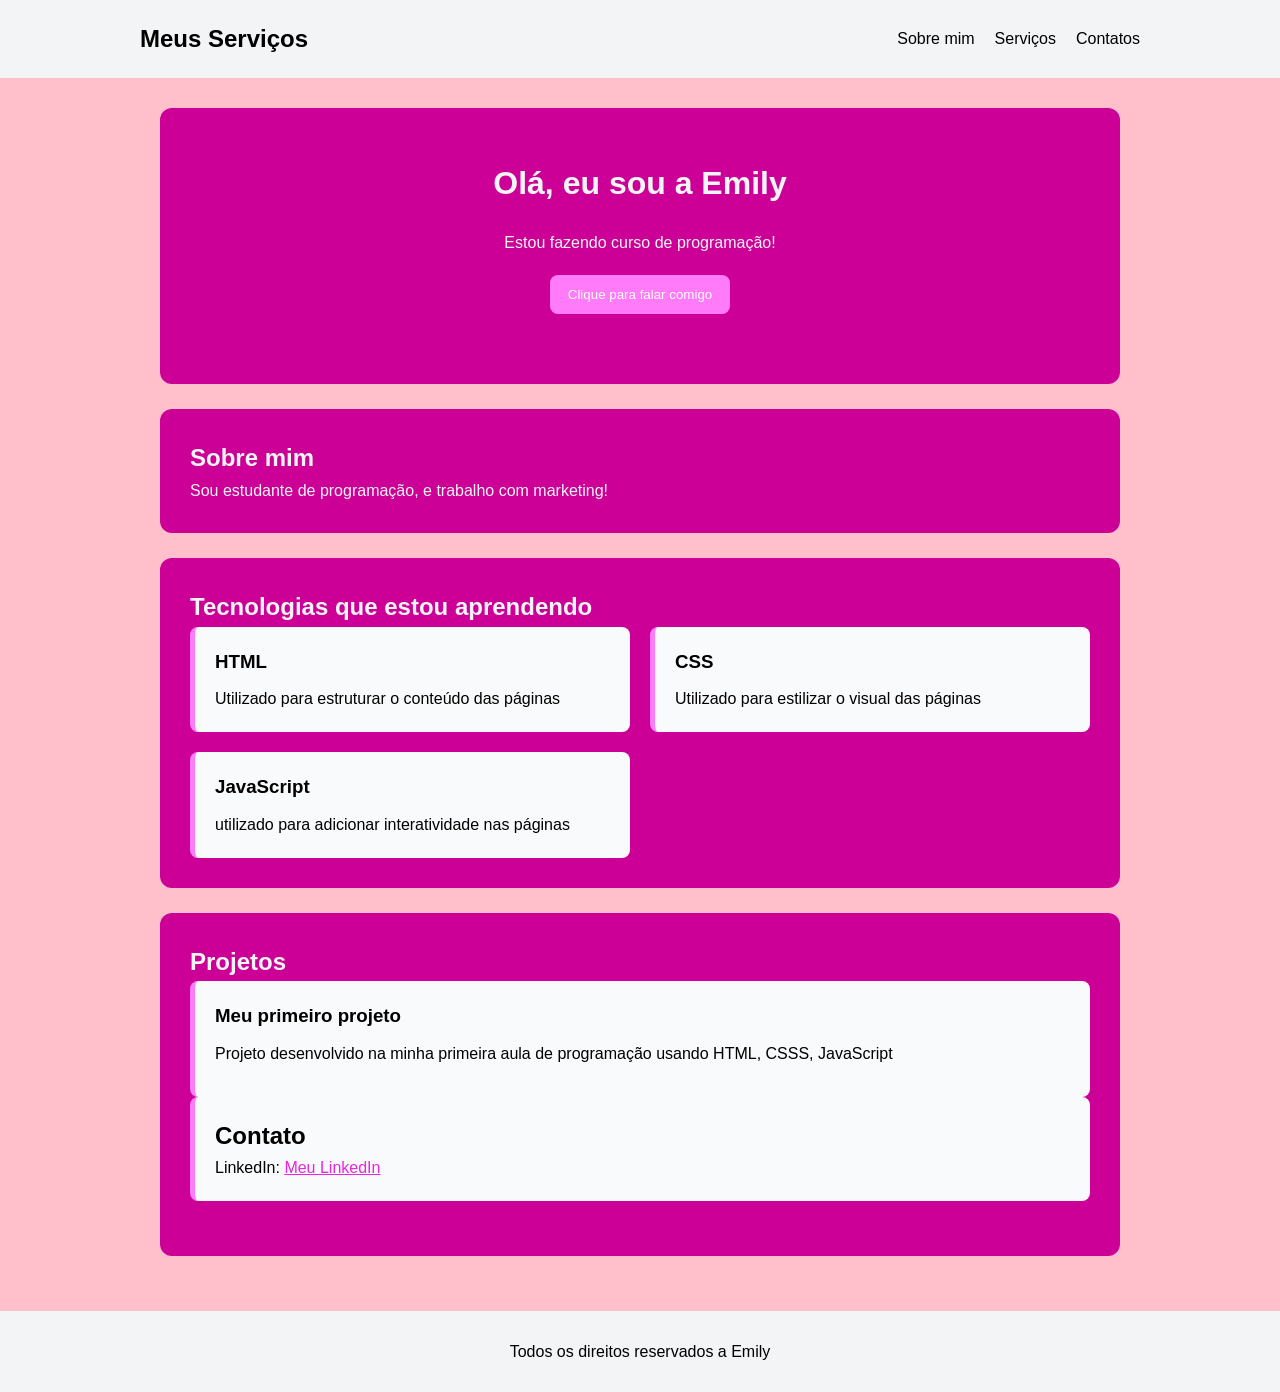
==== index.html @ df08af4c "primeira versão portfólio" ====
<!DOCTYPE html>
<html lang="pt-BR">
<head>
    <meta charset="UTF-8">
    <meta name="viewport" content="width=device-width, initial-scale=1.0">
    <title>EmilyPromaga</title>
</head>
<body>

    <header>
        <nav>
            <h1>Meus Serviços</h1>
            <ul>
                <li><a href="#sobre">Sobre mim</a></li>
                <li><a href="#tecnologias">Serviços</a></li>
                <li><a href="">Contatos</a></li>
            
            </ul>
        </nav>
        <link rel="stylesheet" href="style.css">
    </header>
    <main>
        <section class="banner">
            <h2>Olá, eu sou a Emily</h2>
            <p>Estou fazendo curso de programação!</p>
            <button 
            type="button" 
            onclick={alterarTexto()} 
            id="botaoMensagem">
            Clique para falar comigo</button>
            <p id="mensagem"></p>
        </section>        
        <section id="sobre">
            <h2>Sobre mim</h2>
            <p>Sou estudante de programação, e trabalho com marketing!</p>
        </section>
        <section id="tencologias">
            <h2>Tecnologias que estou aprendendo</h2>
            <div class="cards"> 
                <article class="card">
                    <h3>HTML</h3>
                    <p>Utilizado para estruturar o conteúdo das páginas</p>
                </article>

                <article class="card">
                    <h3>CSS</h3>
                    <p>Utilizado para estilizar o visual das páginas</p>
                </article>

                <article class="card">
                    <h3>JavaScript</h3>
                    <p>utilizado para adicionar interatividade nas páginas</p>
                </article>
            </div>

        </section>
        <section id="projetos">
            <h2>Projetos</h2>
            <article class="projeto">
                <h3>Meu primeiro projeto</h3>
                <p>Projeto desenvolvido na minha primeira aula de programação usando HTML, CSSS, JavaScript</p>
            </article>
        <Section id="contato">
                <h2>Contato</h2>
            <p>LinkedIn: <a href="https://www.linkedin.com/in/emilyamorim-1000" target="_blank">Meu LinkedIn</a></p>
        </section>
    </main>
    <footer>
        <p>Todos os direitos reservados a Emily</p>
    </footer>

    <script src="script.js"></script>
</body>
</html>
---- style.css ----
/* Reiniciando formatação */
*{
    margin: 0;
    padding: 0;
    box-sizing: border-box;
}

body{
    font-family: Arial, Helvetica, sans-serif;
    background-color:  pink;
    color:#f3f4f6;
    line-height: 1.6;
}

header{
    background-color: #f3f4f6;
    color:black;
    padding:20px
}

nav{
    max-width: 1000px;
    display: flex;
    margin: 0 auto;
    justify-content: space-between;
    align-items: center;
    flex-wrap: wrap;
}

nav.h1{
    font-size: 28px;
}

nav ul{
    list-style: none;
    display: flex;
    gap: 20px;
    flex-wrap: wrap;
}

nav a{
    color: black;
    text-decoration: none;
}

nav a:hover{
    text-decoration:underline;
}

main{
    max-width: 1000px;
    margin: 0 auto;
    padding: 30px 20px;
}

section{
    background-color: rgb(204, 0, 150);
    margin-bottom: 25px;
    padding: 30px;
    border-radius: 12px;
}

.banner{
    text-align: center;
    padding: 50px 30px;
}

.banner h2{
    font-size: 32px;
    margin-bottom: 15px;
}

.banner p {
    margin: 20px;
}

button{
    background-color: #ff7bf8; 
    color: white;
    padding: 12px 18px;
    border: none;
    border-radius: 8px;
    cursor: pointer;
}

button:hover{
    background-color: #1d4ed8;
}

.cards,
.projetos{
    display: grid;
    grid-template-columns: repeat(2,1fr);
    gap: 20px;
}

.card,
.projeto,
#contato{
    background-color: #f9fafb;
    padding: 20px;
    border-left: 5px solid #ff7bf8;
    border-radius: 8px;
    color: black;
}
.card h3,
.projeto h3,
.projeto p,
.card p
#contato{
    color: black;
    margin-bottom: 10px;
}

#contato a{
    color: #eb25e1;
    }

footer{
    text-align: center;
    background-color: #f3f4f6;
    color: black;
    padding: 28px;
}

@media (max-width: 780px){
    nav{
        flex-direction: column;
        gap: 13px;
    }

    nav ul{
        justify-content: center;
    }

    .cards{
        grid-template-columns: 1fr;
    }

    .banner h2{
        font-size: 26px;
    }
}
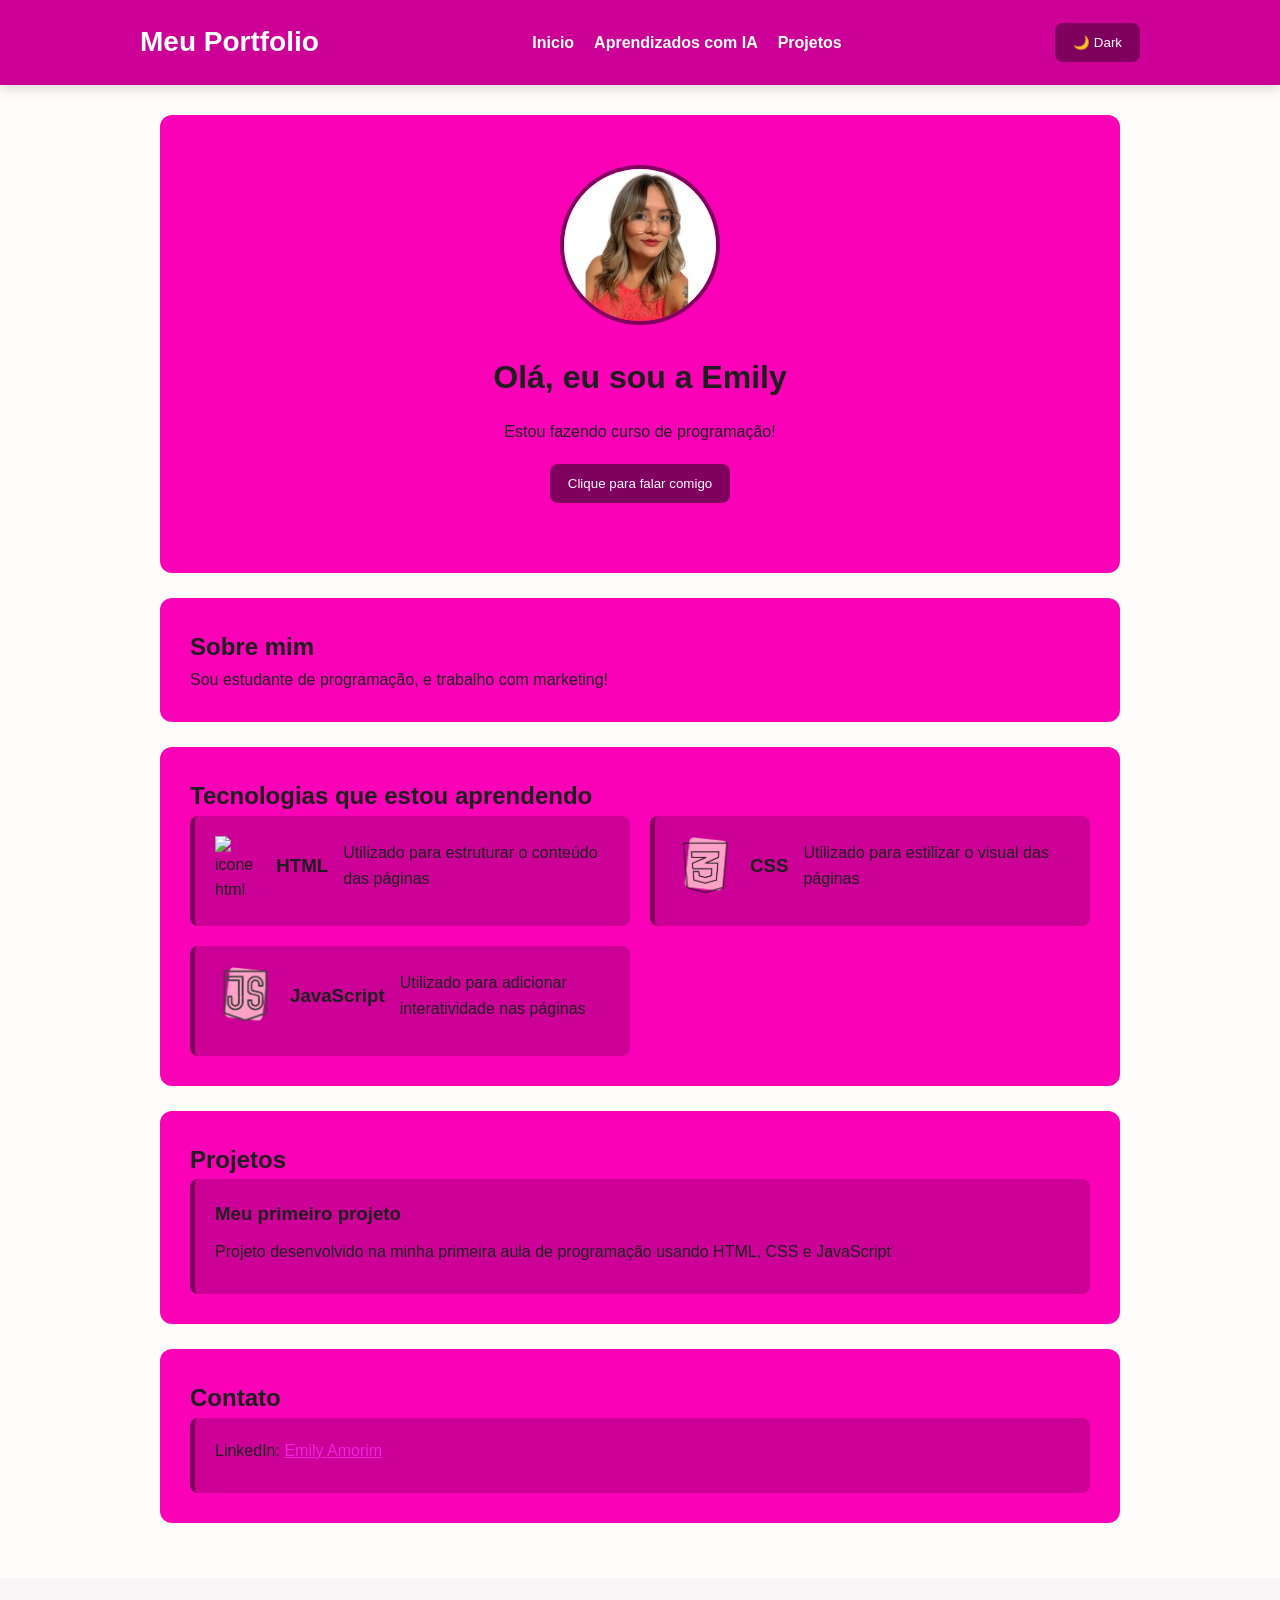
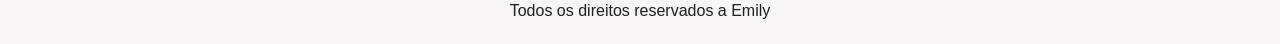
==== commit 178e74e6: "porfolio" ====
--- a/index.html
+++ b/index.html
@@ -3,68 +3,101 @@
 <head>
     <meta charset="UTF-8">
     <meta name="viewport" content="width=device-width, initial-scale=1.0">
-    <title>EmilyPromaga</title>
+    <title>EmilyPrograma</title>
+
+    <link rel="stylesheet" href="style.css">
 </head>
+
 <body>
 
     <header>
         <nav>
-            <h1>Meus Serviços</h1>
-            <ul>
-                <li><a href="#sobre">Sobre mim</a></li>
-                <li><a href="#tecnologias">Serviços</a></li>
-                <li><a href="">Contatos</a></li>
-            
+            <h1>Meu Portfolio</h1>
+             <ul>
+                <li><a href="index.html">Inicio</a></li>
+                <li><a href="aprendizados.html">Aprendizados com IA</a></li>
+                <li><a href="projetos.html">Projetos</a></li>
             </ul>
+
+            <button id="toggleTema">
+                🌙 Dark
+            </button>
         </nav>
         <link rel="stylesheet" href="style.css">
     </header>
+
     <main>
+
         <section class="banner">
+            <img class="foto-perfil" src="img/foto.jpg" alt="foto de perfil">
             <h2>Olá, eu sou a Emily</h2>
             <p>Estou fazendo curso de programação!</p>
+
             <button 
-            type="button" 
-            onclick={alterarTexto()} 
-            id="botaoMensagem">
-            Clique para falar comigo</button>
+                type="button" 
+                onclick="alterarTexto()" 
+                id="botaoMensagem">
+                Clique para falar comigo
+            </button>
+
             <p id="mensagem"></p>
-        </section>        
+        </section>
+
         <section id="sobre">
             <h2>Sobre mim</h2>
             <p>Sou estudante de programação, e trabalho com marketing!</p>
         </section>
-        <section id="tencologias">
+
+        <section id="tecnologias">
             <h2>Tecnologias que estou aprendendo</h2>
-            <div class="cards"> 
+
+            <div class="cards">
+
                 <article class="card">
+                    <img class="icone-tecnologia" src="https://cdn.iconscout.com/icon/free/png-256/free-html-logo-icon-svg-download-png-3031492.png?f=webp&w=128" alt="icone html">
                     <h3>HTML</h3>
                     <p>Utilizado para estruturar o conteúdo das páginas</p>
                 </article>
 
                 <article class="card">
+                    <img class="icone-css" src="img/css.png" alt="icone css">
                     <h3>CSS</h3>
                     <p>Utilizado para estilizar o visual das páginas</p>
                 </article>
 
                 <article class="card">
+                    <img class="icone-java" src="img/java.png" alt="icone javascript">
                     <h3>JavaScript</h3>
-                    <p>utilizado para adicionar interatividade nas páginas</p>
+                    <p>Utilizado para adicionar interatividade nas páginas</p>
                 </article>
+
             </div>
+        </section>
 
-        </section>
         <section id="projetos">
             <h2>Projetos</h2>
+
             <article class="projeto">
                 <h3>Meu primeiro projeto</h3>
-                <p>Projeto desenvolvido na minha primeira aula de programação usando HTML, CSSS, JavaScript</p>
+                <p>Projeto desenvolvido na minha primeira aula de programação usando HTML, CSS e JavaScript</p>
             </article>
-        <Section id="contato">
-                <h2>Contato</h2>
-            <p>LinkedIn: <a href="https://www.linkedin.com/in/emilyamorim-1000" target="_blank">Meu LinkedIn</a></p>
         </section>
+
+        <section id="contato">
+            <h2>Contato</h2>
+
+            <div class="card">
+                <p>
+                    LinkedIn:
+                    <a href="https://www.linkedin.com/in/emily-amorim1000" target="_blank">
+                        Emily Amorim
+                    </a>
+                </p>
+            </div>
+        </section>
+
     </main>
+
     <footer>
         <p>Todos os direitos reservados a Emily</p>
     </footer>
--- a/style.css
+++ b/style.css
@@ -1,4 +1,42 @@
 /* Reiniciando formatação */
+:root{
+
+    /* LIGHT */
+
+    --bg-principal: #FFFDFC;
+    --bg-secundario: #F8F5F7;
+    --bg-cards: #CC0096;
+
+    --texto-principal: #1E1E1E;
+    --texto-secundario: #5A5A5A;
+
+    --botao: #80005E;
+    --botao-hover: #A8007B;
+
+    --bordas: #80005E;
+    --destaque: #FA00B7;
+
+    --header-bg: #CC0096;
+    --header-texto: #FFFFFF;
+}
+.dark{
+
+    --bg-principal: #12000D;
+    --bg-secundario: #1B0014;
+    --bg-cards: #24001B;
+
+    --texto-principal: #F5F5F5;
+    --texto-secundario: #C9B8C3;
+
+    --botao: #CC0096;
+    --botao-hover: #FA00B7;
+
+    --bordas: #FA00B7;
+    --destaque: #80005E;
+
+    --header-bg: #570040;
+    --header-texto: #F5F5F5;
+}
 *{
     margin: 0;
     padding: 0;
@@ -7,15 +45,24 @@
 
 body{
     font-family: Arial, Helvetica, sans-serif;
-    background-color:  pink;
-    color:#f3f4f6;
+    background-color: var(--bg-principal);
+    color:var(--texto-principal);
     line-height: 1.6;
 }
 
 header{
-    background-color: #f3f4f6;
-    color:black;
-    padding:20px
+    background-color: var(--header-bg);
+    color: var(--header-texto);
+    padding:20px;
+    box-shadow: 0 4px 12px rgba(0,0,0,0.15);
+}
+
+.foto-perfil{
+    width: 160px;
+    height: 160px;
+    border-radius: 50%;
+    margin-bottom: 20px;
+    border: 4px solid var(--bordas);
 }
 
 nav{
@@ -27,7 +74,7 @@
     flex-wrap: wrap;
 }
 
-nav.h1{
+nav h1{
     font-size: 28px;
 }
 
@@ -39,12 +86,31 @@
 }
 
 nav a{
-    color: black;
+    position: relative;
+    color: var(--header-texto);
     text-decoration: none;
-}
-
-nav a:hover{
-    text-decoration:underline;
+    font-weight: bold;
+}
+
+nav a::after{
+    content: "";
+    position: absolute;
+    left: 0;
+    bottom: -4px;
+
+    width: 100%;
+    height: 2px;
+
+    background-color: #FFD6F5;
+
+    transform: scaleX(0);
+    transform-origin: right;
+    transition: transform 0.3s ease;
+}
+
+nav a:hover::after{
+    transform: scaleX(1);
+    transform-origin: left;
 }
 
 main{
@@ -54,7 +120,7 @@
 }
 
 section{
-    background-color: rgb(204, 0, 150);
+    background-color: var(--destaque);
     margin-bottom: 25px;
     padding: 30px;
     border-radius: 12px;
@@ -71,11 +137,11 @@
 }
 
 .banner p {
-    margin: 20px;
+    margin-bottom: 20px;
 }
 
 button{
-    background-color: #ff7bf8; 
+    background-color: var(--botao); 
     color: white;
     padding: 12px 18px;
     border: none;
@@ -84,31 +150,78 @@
 }
 
 button:hover{
-    background-color: #1d4ed8;
-}
-
-.cards,
-.projetos{
+    background-color: var(--botao-hover);
+}
+
+.icone-tecnologia{
+    width: 60px;
+    height: 60px;
+    margin-bottom: 10px;
+}
+
+.icone-css{
+    width: 60px;
+    height: 60px;
+    margin-bottom: 10px;
+}
+
+.icone-java{
+    width: 60px;
+    height: 60px;
+    margin-bottom: 10px;
+}
+
+.icone-tecnologia,
+.icone-css,
+.icone-java{
+    transition: transform 0.3s ease;
+}
+
+.icone-tecnologia:hover,
+.icone-css:hover,
+.icone-java:hover{
+    transform: scale(1.2);
+}
+
+.cards{
     display: grid;
-    grid-template-columns: repeat(2,1fr);
+    grid-template-columns: repeat(2, 1fr);
     gap: 20px;
+}
+
+.card,
+.projeto{
+    background-color: var(--bg-cards);
+    padding: 20px;
+    border-left: 5px solid var(--bordas);
+    border-radius: 8px;
+    color: var(--texto-principal);
 }
 
 .card,
 .projeto,
-#contato{
-    background-color: #f9fafb;
-    padding: 20px;
-    border-left: 5px solid #ff7bf8;
-    border-radius: 8px;
-    color: black;
-}
+    section article{
+        transition: transform 0.3s ease, box-shadow 0.3s ease;
+}
+
+.card:hover,
+.projeto:hover,
+section article:hover{
+    transform: translateY(-8px);
+    box-shadow: 0 10px 20px rgba(0,0,0,0.2);
+}
+
+.card {
+    display: flex;
+    align-items: center;
+    gap: 15px;
+}
+
 .card h3,
+.card p,
 .projeto h3,
-.projeto p,
-.card p
-#contato{
-    color: black;
+.projeto p{
+    color: var(--texto-principal);
     margin-bottom: 10px;
 }
 
@@ -118,15 +231,15 @@
 
 footer{
     text-align: center;
-    background-color: #f3f4f6;
-    color: black;
-    padding: 28px;
-}
-
-@media (max-width: 780px){
+    background-color: var(--bg-secundario);
+    color: var(--texto-principal);
+    padding: 20px;
+}
+
+@media (max-width: 700px){
     nav{
         flex-direction: column;
-        gap: 13px;
+        gap: 15px;
     }
 
     nav ul{
@@ -140,4 +253,5 @@
     .banner h2{
         font-size: 26px;
     }
+
 }
--- a/style.css
+++ b/style.css
@@ -1,4 +1,42 @@
 /* Reiniciando formatação */
+:root{
+
+    /* LIGHT */
+
+    --bg-principal: #FFFDFC;
+    --bg-secundario: #F8F5F7;
+    --bg-cards: #CC0096;
+
+    --texto-principal: #1E1E1E;
+    --texto-secundario: #5A5A5A;
+
+    --botao: #80005E;
+    --botao-hover: #A8007B;
+
+    --bordas: #80005E;
+    --destaque: #FA00B7;
+
+    --header-bg: #CC0096;
+    --header-texto: #FFFFFF;
+}
+.dark{
+
+    --bg-principal: #12000D;
+    --bg-secundario: #1B0014;
+    --bg-cards: #24001B;
+
+    --texto-principal: #F5F5F5;
+    --texto-secundario: #C9B8C3;
+
+    --botao: #CC0096;
+    --botao-hover: #FA00B7;
+
+    --bordas: #FA00B7;
+    --destaque: #80005E;
+
+    --header-bg: #570040;
+    --header-texto: #F5F5F5;
+}
 *{
     margin: 0;
     padding: 0;
@@ -7,15 +45,24 @@
 
 body{
     font-family: Arial, Helvetica, sans-serif;
-    background-color:  pink;
-    color:#f3f4f6;
+    background-color: var(--bg-principal);
+    color:var(--texto-principal);
     line-height: 1.6;
 }
 
 header{
-    background-color: #f3f4f6;
-    color:black;
-    padding:20px
+    background-color: var(--header-bg);
+    color: var(--header-texto);
+    padding:20px;
+    box-shadow: 0 4px 12px rgba(0,0,0,0.15);
+}
+
+.foto-perfil{
+    width: 160px;
+    height: 160px;
+    border-radius: 50%;
+    margin-bottom: 20px;
+    border: 4px solid var(--bordas);
 }
 
 nav{
@@ -27,7 +74,7 @@
     flex-wrap: wrap;
 }
 
-nav.h1{
+nav h1{
     font-size: 28px;
 }
 
@@ -39,12 +86,31 @@
 }
 
 nav a{
-    color: black;
+    position: relative;
+    color: var(--header-texto);
     text-decoration: none;
-}
-
-nav a:hover{
-    text-decoration:underline;
+    font-weight: bold;
+}
+
+nav a::after{
+    content: "";
+    position: absolute;
+    left: 0;
+    bottom: -4px;
+
+    width: 100%;
+    height: 2px;
+
+    background-color: #FFD6F5;
+
+    transform: scaleX(0);
+    transform-origin: right;
+    transition: transform 0.3s ease;
+}
+
+nav a:hover::after{
+    transform: scaleX(1);
+    transform-origin: left;
 }
 
 main{
@@ -54,7 +120,7 @@
 }
 
 section{
-    background-color: rgb(204, 0, 150);
+    background-color: var(--destaque);
     margin-bottom: 25px;
     padding: 30px;
     border-radius: 12px;
@@ -71,11 +137,11 @@
 }
 
 .banner p {
-    margin: 20px;
+    margin-bottom: 20px;
 }
 
 button{
-    background-color: #ff7bf8; 
+    background-color: var(--botao); 
     color: white;
     padding: 12px 18px;
     border: none;
@@ -84,31 +150,78 @@
 }
 
 button:hover{
-    background-color: #1d4ed8;
-}
-
-.cards,
-.projetos{
+    background-color: var(--botao-hover);
+}
+
+.icone-tecnologia{
+    width: 60px;
+    height: 60px;
+    margin-bottom: 10px;
+}
+
+.icone-css{
+    width: 60px;
+    height: 60px;
+    margin-bottom: 10px;
+}
+
+.icone-java{
+    width: 60px;
+    height: 60px;
+    margin-bottom: 10px;
+}
+
+.icone-tecnologia,
+.icone-css,
+.icone-java{
+    transition: transform 0.3s ease;
+}
+
+.icone-tecnologia:hover,
+.icone-css:hover,
+.icone-java:hover{
+    transform: scale(1.2);
+}
+
+.cards{
     display: grid;
-    grid-template-columns: repeat(2,1fr);
+    grid-template-columns: repeat(2, 1fr);
     gap: 20px;
+}
+
+.card,
+.projeto{
+    background-color: var(--bg-cards);
+    padding: 20px;
+    border-left: 5px solid var(--bordas);
+    border-radius: 8px;
+    color: var(--texto-principal);
 }
 
 .card,
 .projeto,
-#contato{
-    background-color: #f9fafb;
-    padding: 20px;
-    border-left: 5px solid #ff7bf8;
-    border-radius: 8px;
-    color: black;
-}
+    section article{
+        transition: transform 0.3s ease, box-shadow 0.3s ease;
+}
+
+.card:hover,
+.projeto:hover,
+section article:hover{
+    transform: translateY(-8px);
+    box-shadow: 0 10px 20px rgba(0,0,0,0.2);
+}
+
+.card {
+    display: flex;
+    align-items: center;
+    gap: 15px;
+}
+
 .card h3,
+.card p,
 .projeto h3,
-.projeto p,
-.card p
-#contato{
-    color: black;
+.projeto p{
+    color: var(--texto-principal);
     margin-bottom: 10px;
 }
 
@@ -118,15 +231,15 @@
 
 footer{
     text-align: center;
-    background-color: #f3f4f6;
-    color: black;
-    padding: 28px;
-}
-
-@media (max-width: 780px){
+    background-color: var(--bg-secundario);
+    color: var(--texto-principal);
+    padding: 20px;
+}
+
+@media (max-width: 700px){
     nav{
         flex-direction: column;
-        gap: 13px;
+        gap: 15px;
     }
 
     nav ul{
@@ -140,4 +253,5 @@
     .banner h2{
         font-size: 26px;
     }
+
 }
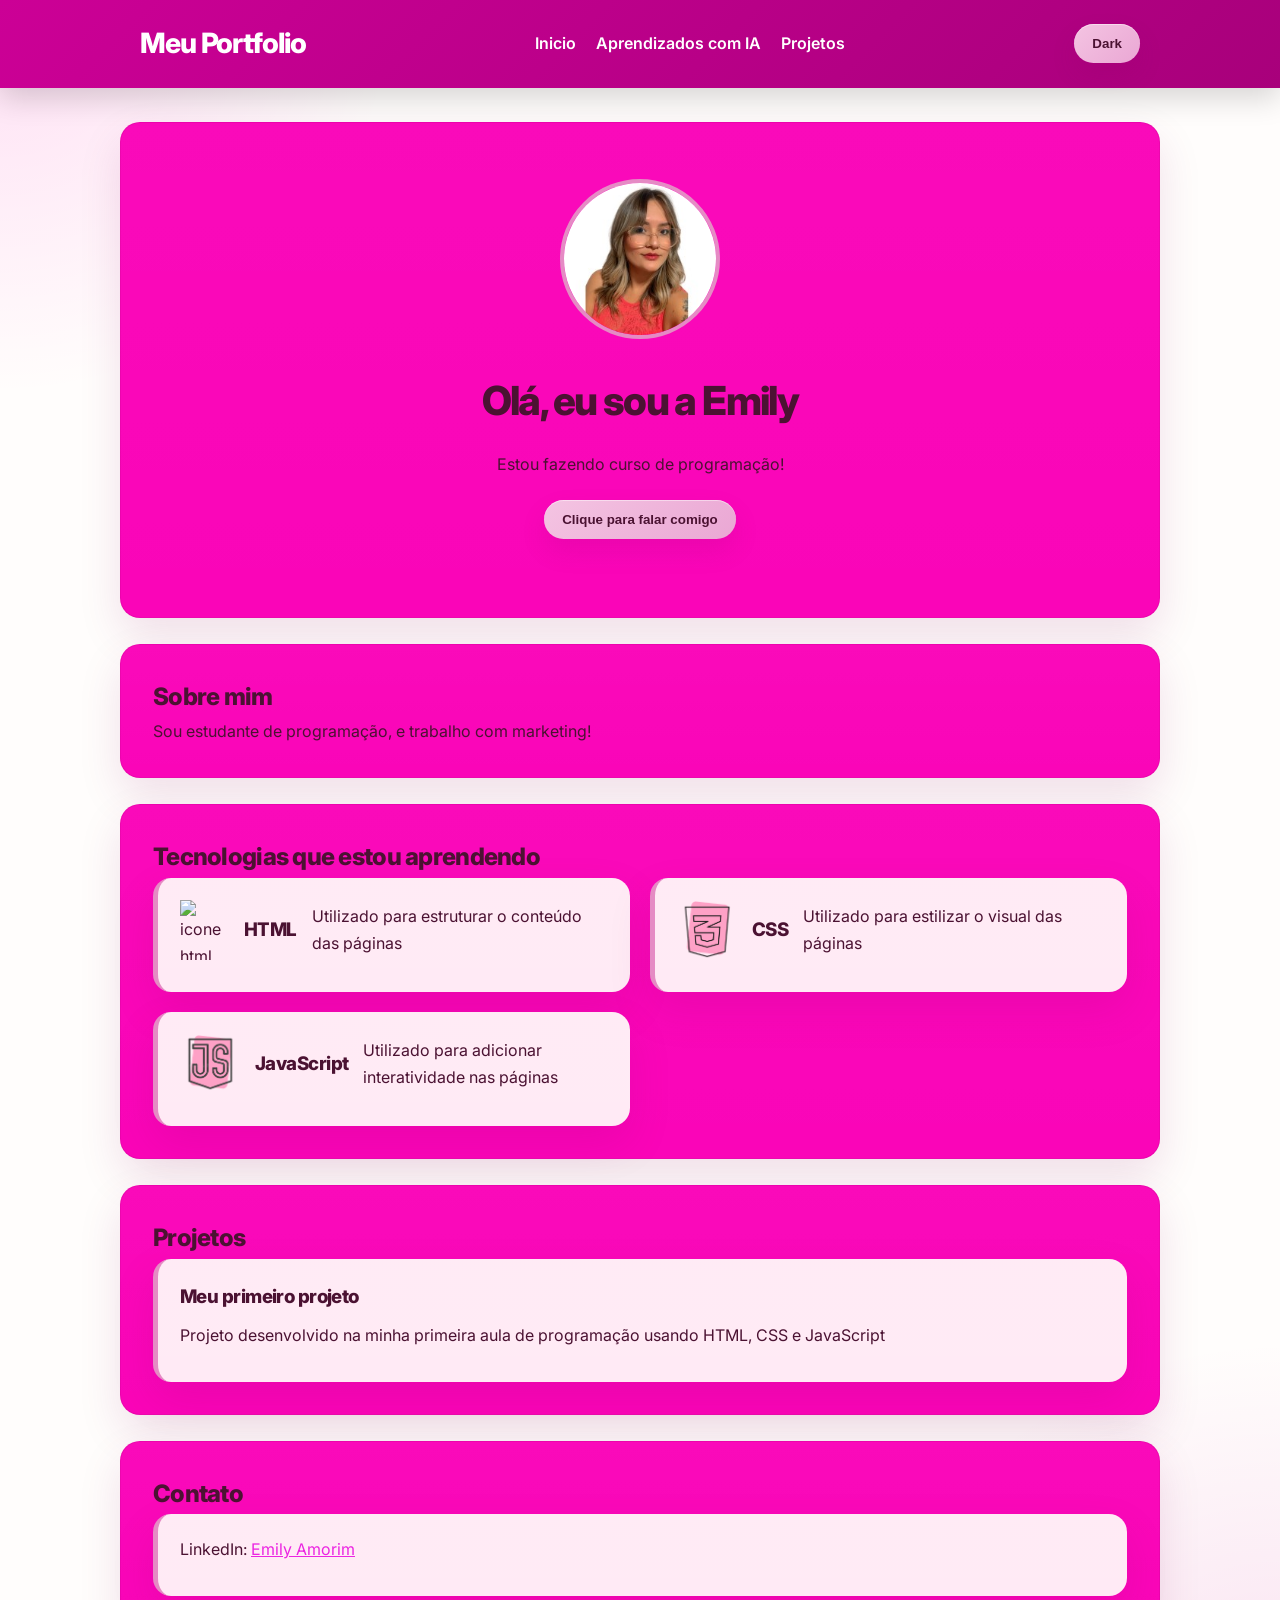
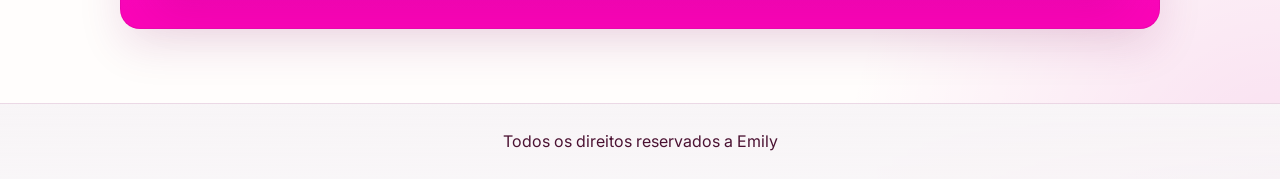
==== commit daa641be: "Atualizando portfolio" ====
--- a/index.html
+++ b/index.html
@@ -19,11 +19,10 @@
                 <li><a href="projetos.html">Projetos</a></li>
             </ul>
 
-            <button id="toggleTema">
+            <button type="button" id="botaoTema" onclick="alterarTema()">
                 🌙 Dark
             </button>
         </nav>
-        <link rel="stylesheet" href="style.css">
     </header>
 
     <main>
@@ -104,4 +103,4 @@
 
     <script src="script.js"></script>
 </body>
-</html>+</html>
--- a/style.css
+++ b/style.css
@@ -1,3 +1,5 @@
+@import url('https://fonts.googleapis.com/css2?family=Inter:wght@400;500;600;700&display=swap');
+
 /* Reiniciando formatação */
 :root{
 
@@ -5,21 +7,32 @@
 
     --bg-principal: #FFFDFC;
     --bg-secundario: #F8F5F7;
-    --bg-cards: #CC0096;
-
-    --texto-principal: #1E1E1E;
+    --bg-cards: #FFEAF5;
+
+    --texto-principal: #4B1232;
     --texto-secundario: #5A5A5A;
 
-    --botao: #80005E;
-    --botao-hover: #A8007B;
-
-    --bordas: #80005E;
+    --botao: #F4C4E2;
+    --botao-hover: #EAA7D4;
+    --botao-texto: #4B1232;
+
+    --bordas: #E58BC4;
     --destaque: #FA00B7;
+    --tag-bg: #F4C4E2;
+    --tag-texto: #4B1232;
+    --form-bg: #FFF1FA;
+    --campo-bg: #FFFFFF;
+    --excluir-bg: #F4C4E2;
+    --excluir-hover: #EAA7D4;
 
     --header-bg: #CC0096;
     --header-texto: #FFFFFF;
-}
-.dark{
+
+    --shadow-suave: 0 18px 44px rgba(128, 0, 94, 0.12);
+    --shadow-forte: 0 24px 60px rgba(128, 0, 94, 0.18);
+    --shadow-inset: inset 0 1px 0 rgba(255, 255, 255, 0.45);
+}
+.tema-escuro{
 
     --bg-principal: #12000D;
     --bg-secundario: #1B0014;
@@ -30,12 +43,23 @@
 
     --botao: #CC0096;
     --botao-hover: #FA00B7;
+    --botao-texto: #FFFFFF;
 
     --bordas: #FA00B7;
     --destaque: #80005E;
+    --tag-bg: #FA00B7;
+    --tag-texto: #12000D;
+    --form-bg: #24001B;
+    --campo-bg: #12000D;
+    --excluir-bg: #FA00B7;
+    --excluir-hover: #CC0096;
 
     --header-bg: #570040;
     --header-texto: #F5F5F5;
+
+    --shadow-suave: 0 18px 44px rgba(0, 0, 0, 0.35);
+    --shadow-forte: 0 24px 60px rgba(0, 0, 0, 0.44);
+    --shadow-inset: inset 0 1px 0 rgba(255, 255, 255, 0.05);
 }
 *{
     margin: 0;
@@ -44,17 +68,26 @@
 }
 
 body{
-    font-family: Arial, Helvetica, sans-serif;
-    background-color: var(--bg-principal);
-    color:var(--texto-principal);
-    line-height: 1.6;
+    font-family: 'Inter', Arial, Helvetica, sans-serif;
+    background:
+        radial-gradient(circle at top left, rgba(250, 0, 183, 0.12), transparent 18%),
+        radial-gradient(circle at bottom right, rgba(204, 0, 150, 0.12), transparent 20%),
+        var(--bg-principal);
+    color: var(--texto-principal);
+    line-height: 1.7;
+    overflow-x: hidden;
+    min-height: 100vh;
+    scroll-behavior: smooth;
 }
 
 header{
-    background-color: var(--header-bg);
+    background: linear-gradient(135deg, var(--header-bg), #A8007B);
     color: var(--header-texto);
-    padding:20px;
-    box-shadow: 0 4px 12px rgba(0,0,0,0.15);
+    padding: 20px;
+    box-shadow: 0 10px 28px rgba(0,0,0,0.16);
+    position: sticky;
+    top: 0;
+    z-index: 10;
 }
 
 .foto-perfil{
@@ -76,6 +109,8 @@
 
 nav h1{
     font-size: 28px;
+    font-weight: 800;
+    letter-spacing: -0.04em;
 }
 
 nav ul{
@@ -89,7 +124,12 @@
     position: relative;
     color: var(--header-texto);
     text-decoration: none;
-    font-weight: bold;
+    font-weight: 600;
+    transition: color 0.2s ease;
+}
+
+nav a:hover{
+    color: #FFD6F5;
 }
 
 nav a::after{
@@ -114,43 +154,56 @@
 }
 
 main{
-    max-width: 1000px;
+    max-width: 1080px;
     margin: 0 auto;
-    padding: 30px 20px;
+    padding: 34px 20px 48px;
 }
 
 section{
-    background-color: var(--destaque);
-    margin-bottom: 25px;
-    padding: 30px;
-    border-radius: 12px;
+    background: linear-gradient(180deg, rgba(255,255,255,0.04), rgba(255,255,255,0.02)), var(--destaque);
+    margin-bottom: 26px;
+    padding: 32px;
+    border-radius: 20px;
+    box-shadow: var(--shadow-suave);
+    border: 1px solid rgba(128, 0, 94, 0.12);
 }
 
 .banner{
     text-align: center;
-    padding: 50px 30px;
+    padding: 56px 32px;
 }
 
 .banner h2{
-    font-size: 32px;
-    margin-bottom: 15px;
+    font-size: clamp(2rem, 2vw + 1.2rem, 2.5rem);
+    margin-bottom: 16px;
+    font-weight: 800;
+    letter-spacing: -0.04em;
 }
 
 .banner p {
-    margin-bottom: 20px;
+    margin-bottom: 22px;
+    max-width: 680px;
+    margin-left: auto;
+    margin-right: auto;
+    color: var(--texto-principal);
 }
 
 button{
-    background-color: var(--botao); 
-    color: white;
+    background: linear-gradient(135deg, var(--botao), var(--botao-hover));
+    color: var(--botao-texto);
     padding: 12px 18px;
     border: none;
-    border-radius: 8px;
+    border-radius: 999px;
     cursor: pointer;
+    font-weight: 700;
+    box-shadow: var(--shadow-inset), 0 12px 26px rgba(128, 0, 94, 0.12);
+    transition: transform 0.2s ease, box-shadow 0.2s ease, background 0.2s ease;
 }
 
 button:hover{
-    background-color: var(--botao-hover);
+    background: linear-gradient(135deg, var(--botao-hover), var(--botao));
+    transform: translateY(-2px);
+    box-shadow: var(--shadow-inset), 0 16px 30px rgba(128, 0, 94, 0.18);
 }
 
 .icone-tecnologia{
@@ -190,25 +243,30 @@
 }
 
 .card,
-.projeto{
-    background-color: var(--bg-cards);
-    padding: 20px;
+.projeto,
+.aprendizado{
+    background: linear-gradient(180deg, rgba(255,255,255,0.04), rgba(255,255,255,0.02)), var(--bg-cards);
+    padding: 22px;
     border-left: 5px solid var(--bordas);
-    border-radius: 8px;
-    color: var(--texto-principal);
+    border-radius: 18px;
+    color: var(--texto-principal);
+    box-shadow: var(--shadow-suave);
 }
 
 .card,
 .projeto,
-    section article{
-        transition: transform 0.3s ease, box-shadow 0.3s ease;
+section article,
+.aprendizado{
+    transition: transform 0.25s ease, box-shadow 0.25s ease, border-color 0.25s ease;
 }
 
 .card:hover,
 .projeto:hover,
-section article:hover{
-    transform: translateY(-8px);
-    box-shadow: 0 10px 20px rgba(0,0,0,0.2);
+section article:hover,
+.aprendizado:hover{
+    transform: translateY(-6px);
+    box-shadow: var(--shadow-forte);
+    border-left-color: var(--destaque);
 }
 
 .card {
@@ -225,18 +283,228 @@
     margin-bottom: 10px;
 }
 
+.card h3,
+.projeto h3,
+.cabecalho-aprendizados h2,
+.cabecalho-form h3,
+.aprendizado h3,
+section h2{
+    font-weight: 800;
+    letter-spacing: -0.03em;
+}
+
+.pagina-aprendizados,
+.pagina-projetos{
+    display: flex;
+    flex-direction: column;
+    gap: 24px;
+}
+
+.cabecalho-aprendizados p,
+.cabecalho-form p{
+    margin-top: 8px;
+}
+
+.etiqueta-pagina{
+    display: inline-block;
+    width: fit-content;
+    background-color: var(--tag-bg);
+    color: var(--tag-texto);
+    padding: 5px 10px;
+    border-radius: 20px;
+    font-size: 14px;
+    font-weight: bold;
+    margin-bottom: 10px;
+}
+
+.form-aprendizado{
+    background: linear-gradient(180deg, rgba(255,255,255,0.04), rgba(255,255,255,0.02)), var(--form-bg);
+    border: 2px solid var(--bordas);
+    border-radius: 20px;
+    padding: 28px;
+    box-shadow: var(--shadow-suave);
+}
+
+.cabecalho-form{
+    display: flex;
+    flex-direction: column;
+    gap: 8px;
+}
+
+.botao-novo-registro{
+    align-self: flex-start;
+    margin-top: 8px;
+}
+
+.campos-registro{
+    margin-top: 18px;
+    display: grid;
+    grid-template-columns: repeat(2, 1fr);
+    gap: 18px;
+}
+
+.campo-form-completo,
+.acoes-form{
+    grid-column: 1 / -1;
+}
+
+.campo-form{
+    display: flex;
+    flex-direction: column;
+    gap: 8px;
+}
+
+.campo-form label{
+    font-weight: bold;
+}
+
+.campo-form input,
+.campo-form select,
+.campo-form textarea{
+    width: 100%;
+    border: 2px solid var(--bordas);
+    border-radius: 14px;
+    padding: 14px 16px;
+    background: linear-gradient(180deg, rgba(255,255,255,0.06), rgba(255,255,255,0.02)), var(--campo-bg);
+    color: var(--texto-principal);
+    font: inherit;
+    transition: transform 0.2s ease, box-shadow 0.2s ease, border-color 0.2s ease, background 0.2s ease;
+}
+
+.campo-form input:hover,
+.campo-form select:hover,
+.campo-form textarea:hover{
+    border-color: var(--destaque);
+    box-shadow: 0 10px 24px rgba(250, 0, 183, 0.18);
+    transform: translateY(-2px);
+}
+
+.campo-form textarea{
+    min-height: 110px;
+    resize: vertical;
+}
+
+.campo-form input:focus,
+.campo-form select:focus,
+.campo-form textarea:focus{
+    outline: 3px solid var(--tag-bg);
+    outline-offset: 2px;
+    border-color: var(--destaque);
+    box-shadow: 0 12px 28px rgba(250, 0, 183, 0.25);
+    transform: translateY(-2px);
+}
+
+.acoes-form{
+    display: flex;
+    justify-content: flex-end;
+}
+
+#contadorAprendizados {
+    margin: 0;
+    font-weight: bold;
+}
+
+.filtros {
+    display: flex;
+    flex-wrap: wrap;
+    gap: 12px;
+    margin: 18px 0 16px;
+}
+
+#botaoAprendizados {
+    margin-bottom: 0;
+}
+
+.barra-aprendizados{
+    display: flex;
+    flex-wrap: wrap;
+    justify-content: space-between;
+    align-items: center;
+    gap: 16px;
+    margin-bottom: 4px;
+}
+
+.barra-aprendizados .filtros{
+    margin: 0;
+}
+
+.cards-aprendizados {
+    display: grid;
+    grid-template-columns: repeat(auto-fit, minmax(250px, 1fr));
+    gap: 20px;
+    align-items: stretch;
+}
+
+.oculto {
+    display: none;
+}
+
+.aprendizado {
+    display: flex;
+    flex-direction: column;
+    height: 100%;
+    min-height: 330px;
+    padding: 22px;
+    border-radius: 18px;
+    border-left: 5px solid var(--bordas);
+    color: var(--texto-principal);
+    width: 100%;
+}
+
+.aprendizado span {
+    align-self: flex-start;
+    display: inline-block;
+    background-color: var(--tag-bg);
+    color: var(--tag-texto);
+    padding: 5px 10px;
+    border-radius: 20px;
+    font-size: 14px;
+    font-weight: bold;
+    margin-bottom: 10px;
+}
+
+.aprendizado h3,
+.aprendizado p {
+    margin-bottom: 10px;
+}
+
+.aprendizado h3 {
+    min-height: 58px;
+}
+
+.aprendizado p {
+    flex: 1;
+}
+
+.botao-excluir{
+    align-self: flex-start;
+    background-color: var(--excluir-bg);
+    color: var(--tag-texto);
+    padding: 10px 14px;
+    margin-top: 12px;
+}
+
+.botao-excluir:hover{
+    background-color: var(--excluir-hover);
+}
+
 #contato a{
     color: #eb25e1;
     }
 
 footer{
     text-align: center;
-    background-color: var(--bg-secundario);
-    color: var(--texto-principal);
-    padding: 20px;
+    background: linear-gradient(180deg, var(--bg-secundario), rgba(248,245,247,0.88));
+    color: var(--texto-principal);
+    padding: 24px 20px;
+    border-top: 1px solid rgba(128, 0, 94, 0.12);
 }
 
 @media (max-width: 700px){
+    header{
+        padding: 20px 14px;
+    }
+
     nav{
         flex-direction: column;
         gap: 15px;
@@ -244,6 +512,12 @@
 
     nav ul{
         justify-content: center;
+        gap: 12px;
+        width: 100%;
+    }
+
+    nav a{
+        font-size: 15px;
     }
 
     .cards{
@@ -254,4 +528,71 @@
         font-size: 26px;
     }
 
-}+    main{
+        padding: 24px 14px;
+    }
+
+    section{
+        padding: 22px;
+    }
+
+    .banner{
+        padding: 42px 20px;
+    }
+
+    .pagina-aprendizados{
+        gap: 20px;
+    }
+
+    .form-aprendizado{
+        padding: 20px;
+    }
+
+    .campos-registro{
+        grid-template-columns: 1fr;
+        gap: 16px;
+    }
+
+    .acoes-form{
+        justify-content: stretch;
+    }
+
+    .acoes-form button{
+        width: 100%;
+    }
+
+    .barra-aprendizados{
+        flex-direction: column;
+        align-items: stretch;
+    }
+
+    .filtros{
+        gap: 10px;
+    }
+
+    .filtros button{
+        flex: 1 1 calc(50% - 10px);
+        min-width: 0;
+    }
+
+    #botaoAprendizados{
+        width: 100%;
+    }
+
+    .cards-aprendizados{
+        grid-template-columns: 1fr;
+        min-width: 0;
+    }
+
+    .aprendizado{
+        min-height: 350px;
+        min-width: 0;
+        padding: 20px;
+    }
+
+    .aprendizado p,
+    section p{
+        overflow-wrap: anywhere;
+    }
+
+}
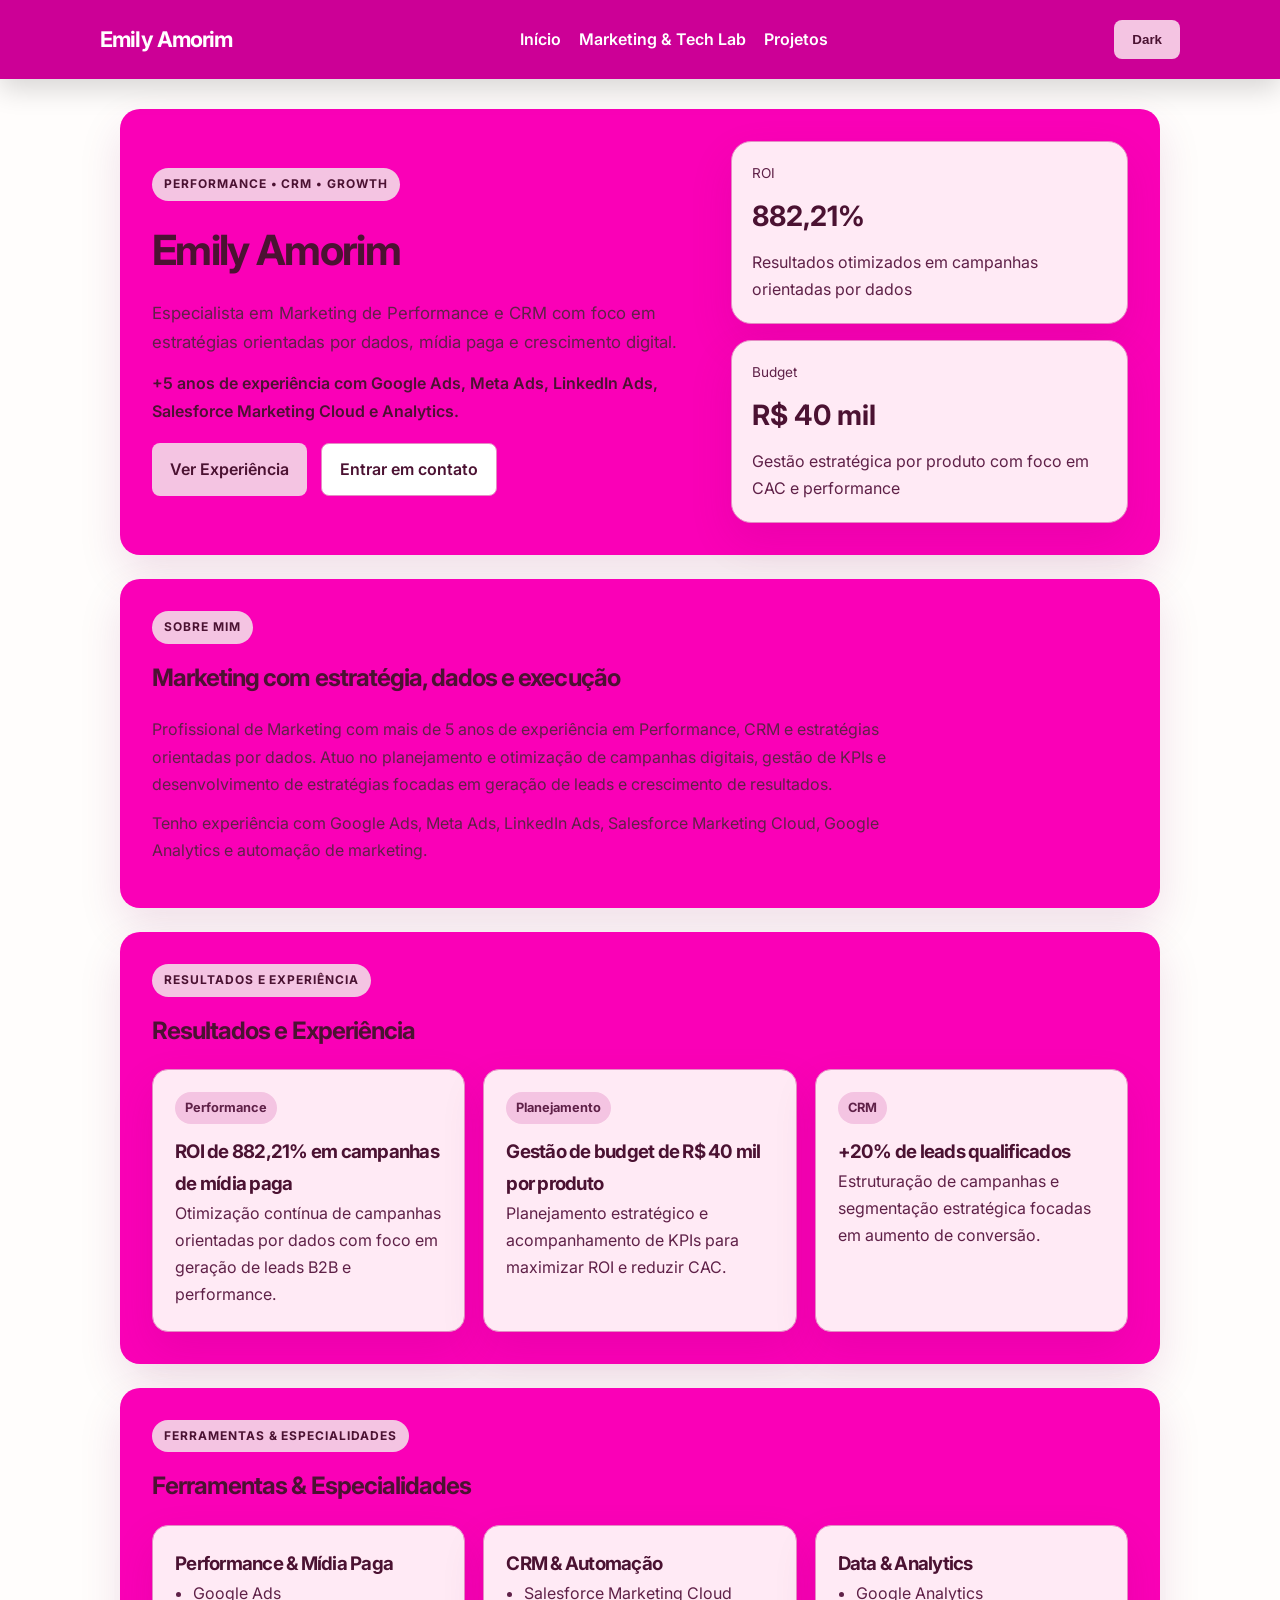
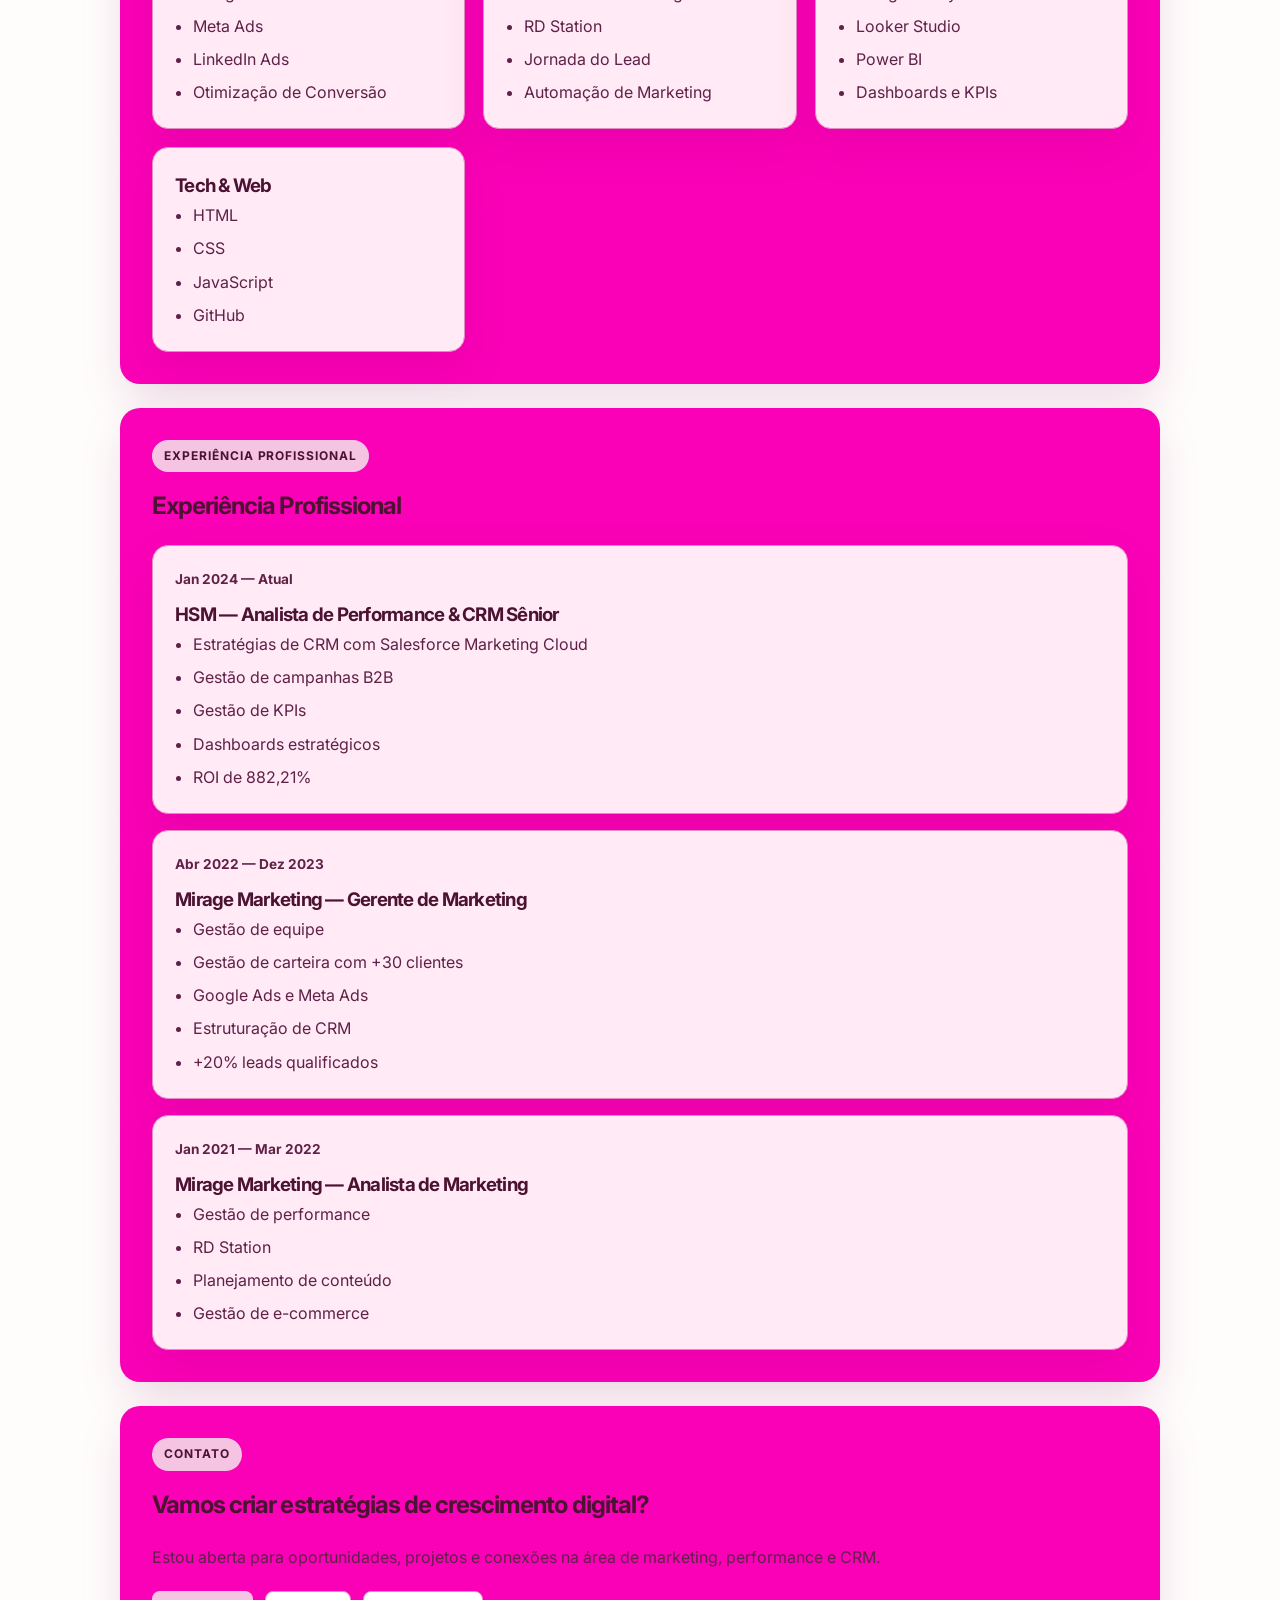
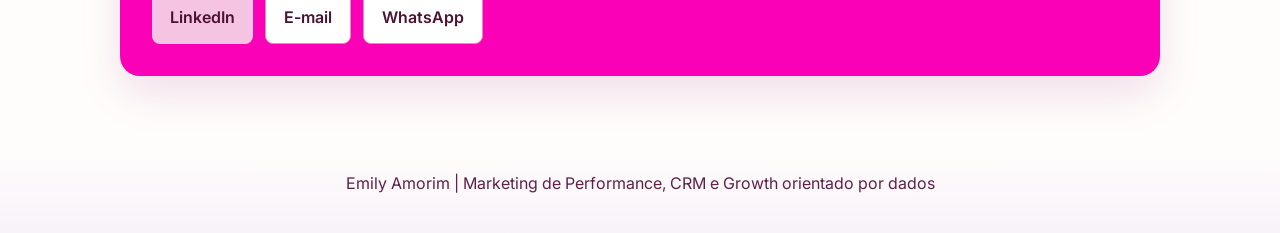
==== commit a9ccabfc: "Atualiza layout e padronização do site" ====
--- a/index.html
+++ b/index.html
@@ -1,106 +1,226 @@
-<!DOCTYPE html>
+﻿<!DOCTYPE html>
 <html lang="pt-BR">
 <head>
     <meta charset="UTF-8">
     <meta name="viewport" content="width=device-width, initial-scale=1.0">
-    <title>EmilyPrograma</title>
-
+    <title>Emily Amorim | Marketing de Performance & CRM</title>
+    <link rel="preconnect" href="https://fonts.googleapis.com">
+    <link rel="preconnect" href="https://fonts.gstatic.com" crossorigin>
+    <link href="https://fonts.googleapis.com/css2?family=Inter:wght@300;400;500;600;700&display=swap" rel="stylesheet">
     <link rel="stylesheet" href="style.css">
 </head>
-
 <body>
-
     <header>
         <nav>
-            <h1>Meu Portfolio</h1>
-             <ul>
-                <li><a href="index.html">Inicio</a></li>
-                <li><a href="aprendizados.html">Aprendizados com IA</a></li>
+            <h1>Emily Amorim</h1>
+            <ul>
+                <li><a href="index.html">Início</a></li>
+                <li><a href="aprendizados.html">Marketing & Tech Lab</a></li>
                 <li><a href="projetos.html">Projetos</a></li>
             </ul>
-
-            <button type="button" id="botaoTema" onclick="alterarTema()">
-                🌙 Dark
-            </button>
+            <button type="button" id="botaoTema" onclick="alterarTema()">🌙 Dark</button>
         </nav>
     </header>
 
     <main>
-
-        <section class="banner">
-            <img class="foto-perfil" src="img/foto.jpg" alt="foto de perfil">
-            <h2>Olá, eu sou a Emily</h2>
-            <p>Estou fazendo curso de programação!</p>
-
-            <button 
-                type="button" 
-                onclick="alterarTexto()" 
-                id="botaoMensagem">
-                Clique para falar comigo
-            </button>
-
-            <p id="mensagem"></p>
+        <section class="banner hero-card">
+            <div class="hero-copy">
+                <p class="eyebrow">Performance • CRM • Growth</p>
+                <h2>Emily Amorim</h2>
+                <p class="hero-text">
+                    Especialista em Marketing de Performance e CRM
+                    com foco em estratégias orientadas por dados,
+                    mídia paga e crescimento digital.
+                </p>
+                <p class="hero-highlight">
+                    +5 anos de experiência com Google Ads, Meta Ads,
+                    LinkedIn Ads, Salesforce Marketing Cloud e Analytics.
+                </p>
+                <div class="hero-actions">
+                    <a href="#experiencia" class="btn btn-primary">Ver Experiência</a>
+                    <a href="#contato" class="btn btn-secondary">Entrar em contato</a>
+                </div>
+            </div>
+            <div class="hero-panel">
+                <div class="hero-metric">
+                    <span>ROI</span>
+                    <strong>882,21%</strong>
+                    <p>Resultados otimizados em campanhas orientadas por dados</p>
+                </div>
+                <div class="hero-metric">
+                    <span>Budget</span>
+                    <strong>R$ 40 mil</strong>
+                    <p>Gestão estratégica por produto com foco em CAC e performance</p>
+                </div>
+            </div>
         </section>
 
         <section id="sobre">
-            <h2>Sobre mim</h2>
-            <p>Sou estudante de programação, e trabalho com marketing!</p>
+            <div class="section-heading">
+                <p class="eyebrow">Sobre mim</p>
+                <h2>Marketing com estratégia, dados e execução</h2>
+            </div>
+            <p class="section-copy">
+                Profissional de Marketing com mais de 5 anos de experiência
+                em Performance, CRM e estratégias orientadas por dados.
+                Atuo no planejamento e otimização de campanhas digitais,
+                gestão de KPIs e desenvolvimento de estratégias focadas
+                em geração de leads e crescimento de resultados.
+            </p>
+            <p class="section-copy">
+                Tenho experiência com Google Ads, Meta Ads,
+                LinkedIn Ads, Salesforce Marketing Cloud,
+                Google Analytics e automação de marketing.
+            </p>
+        </section>
+
+        <section id="resultados">
+            <div class="section-heading">
+                <p class="eyebrow">Resultados e Experiência</p>
+                <h2>Resultados e Experiência</h2>
+            </div>
+            <div class="card-grid">
+                <article class="card">
+                    <p class="card-tag">Performance</p>
+                    <h3>ROI de 882,21% em campanhas de mídia paga</h3>
+                    <p>
+                        Otimização contínua de campanhas orientadas por dados
+                        com foco em geração de leads B2B e performance.
+                    </p>
+                </article>
+
+                <article class="card">
+                    <p class="card-tag">Planejamento</p>
+                    <h3>Gestão de budget de R$ 40 mil por produto</h3>
+                    <p>
+                        Planejamento estratégico e acompanhamento de KPIs
+                        para maximizar ROI e reduzir CAC.
+                    </p>
+                </article>
+
+                <article class="card">
+                    <p class="card-tag">CRM</p>
+                    <h3>+20% de leads qualificados</h3>
+                    <p>
+                        Estruturação de campanhas e segmentação estratégica
+                        focadas em aumento de conversão.
+                    </p>
+                </article>
+            </div>
         </section>
 
         <section id="tecnologias">
-            <h2>Tecnologias que estou aprendendo</h2>
-
-            <div class="cards">
-
-                <article class="card">
-                    <img class="icone-tecnologia" src="https://cdn.iconscout.com/icon/free/png-256/free-html-logo-icon-svg-download-png-3031492.png?f=webp&w=128" alt="icone html">
-                    <h3>HTML</h3>
-                    <p>Utilizado para estruturar o conteúdo das páginas</p>
-                </article>
-
-                <article class="card">
-                    <img class="icone-css" src="img/css.png" alt="icone css">
-                    <h3>CSS</h3>
-                    <p>Utilizado para estilizar o visual das páginas</p>
-                </article>
-
-                <article class="card">
-                    <img class="icone-java" src="img/java.png" alt="icone javascript">
-                    <h3>JavaScript</h3>
-                    <p>Utilizado para adicionar interatividade nas páginas</p>
-                </article>
-
-            </div>
-        </section>
-
-        <section id="projetos">
-            <h2>Projetos</h2>
-
-            <article class="projeto">
-                <h3>Meu primeiro projeto</h3>
-                <p>Projeto desenvolvido na minha primeira aula de programação usando HTML, CSS e JavaScript</p>
-            </article>
-        </section>
-
-        <section id="contato">
-            <h2>Contato</h2>
-
-            <div class="card">
-                <p>
-                    LinkedIn:
-                    <a href="https://www.linkedin.com/in/emily-amorim1000" target="_blank">
-                        Emily Amorim
-                    </a>
-                </p>
-            </div>
-        </section>
-
+            <div class="section-heading">
+                <p class="eyebrow">Ferramentas & Especialidades</p>
+                <h2>Ferramentas & Especialidades</h2>
+            </div>
+            <div class="card-grid expertise-grid">
+                <article class="card">
+                    <h3>Performance & Mídia Paga</h3>
+                    <ul>
+                        <li>Google Ads</li>
+                        <li>Meta Ads</li>
+                        <li>LinkedIn Ads</li>
+                        <li>Otimização de Conversão</li>
+                    </ul>
+                </article>
+
+                <article class="card">
+                    <h3>CRM & Automação</h3>
+                    <ul>
+                        <li>Salesforce Marketing Cloud</li>
+                        <li>RD Station</li>
+                        <li>Jornada do Lead</li>
+                        <li>Automação de Marketing</li>
+                    </ul>
+                </article>
+
+                <article class="card">
+                    <h3>Data & Analytics</h3>
+                    <ul>
+                        <li>Google Analytics</li>
+                        <li>Looker Studio</li>
+                        <li>Power BI</li>
+                        <li>Dashboards e KPIs</li>
+                    </ul>
+                </article>
+
+                <article class="card">
+                    <h3>Tech & Web</h3>
+                    <ul>
+                        <li>HTML</li>
+                        <li>CSS</li>
+                        <li>JavaScript</li>
+                        <li>GitHub</li>
+                    </ul>
+                </article>
+            </div>
+        </section>
+
+        <section id="experiencia">
+            <div class="section-heading">
+                <p class="eyebrow">Experiência Profissional</p>
+                <h2>Experiência Profissional</h2>
+            </div>
+            <div class="experience-list">
+                <article class="timeline-card">
+                    <p class="timeline-period">Jan 2024 — Atual</p>
+                    <h3>HSM — Analista de Performance & CRM Sênior</h3>
+                    <ul>
+                        <li>Estratégias de CRM com Salesforce Marketing Cloud</li>
+                        <li>Gestão de campanhas B2B</li>
+                        <li>Gestão de KPIs</li>
+                        <li>Dashboards estratégicos</li>
+                        <li>ROI de 882,21%</li>
+                    </ul>
+                </article>
+
+                <article class="timeline-card">
+                    <p class="timeline-period">Abr 2022 — Dez 2023</p>
+                    <h3>Mirage Marketing — Gerente de Marketing</h3>
+                    <ul>
+                        <li>Gestão de equipe</li>
+                        <li>Gestão de carteira com +30 clientes</li>
+                        <li>Google Ads e Meta Ads</li>
+                        <li>Estruturação de CRM</li>
+                        <li>+20% leads qualificados</li>
+                    </ul>
+                </article>
+
+                <article class="timeline-card">
+                    <p class="timeline-period">Jan 2021 — Mar 2022</p>
+                    <h3>Mirage Marketing — Analista de Marketing</h3>
+                    <ul>
+                        <li>Gestão de performance</li>
+                        <li>RD Station</li>
+                        <li>Planejamento de conteúdo</li>
+                        <li>Gestão de e-commerce</li>
+                    </ul>
+                </article>
+            </div>
+        </section>
+
+        <section id="contato" class="contact-cta">
+            <div class="section-heading">
+                <p class="eyebrow">Contato</p>
+                <h2>Vamos criar estratégias de crescimento digital?</h2>
+            </div>
+            <p class="section-copy">
+                Estou aberta para oportunidades, projetos e conexões
+                na área de marketing, performance e CRM.
+            </p>
+            <div class="contact-actions">
+                <a href="https://www.linkedin.com/in/emily-amorim1000" target="_blank" class="btn btn-primary">LinkedIn</a>
+                <a href="mailto:contato@emilyamorim.com" class="btn btn-secondary">E-mail</a>
+                <a href="https://wa.me/5511999999999" target="_blank" class="btn btn-secondary">WhatsApp</a>
+            </div>
+        </section>
     </main>
 
     <footer>
-        <p>Todos os direitos reservados a Emily</p>
+        <p>Emily Amorim | Marketing de Performance, CRM e Growth orientado por dados</p>
     </footer>
 
     <script src="script.js"></script>
 </body>
-</html>
+</html>
--- a/style.css
+++ b/style.css
@@ -1,16 +1,27 @@
+﻿/* Página de aprendizados: fundo claro, padding extra */
+.pagina-aprendizados {
+    background: var(--bg-principal);
+    box-shadow: none;
+    padding: 0;
+    margin-bottom: 0;
+}
+
+.cabecalho-aprendizados {
+    background: var(--bg-cards);
+    border-radius: 18px;
+    padding: 28px 24px 18px 24px;
+    margin-bottom: 24px;
+    box-shadow: var(--shadow-suave);
+}
 @import url('https://fonts.googleapis.com/css2?family=Inter:wght@400;500;600;700&display=swap');
 
-/* Reiniciando formatação */
 :root{
-
-    /* LIGHT */
-
     --bg-principal: #FFFDFC;
     --bg-secundario: #F8F5F7;
     --bg-cards: #FFEAF5;
 
     --texto-principal: #4B1232;
-    --texto-secundario: #5A5A5A;
+    --texto-secundario: #5F2148;
 
     --botao: #F4C4E2;
     --botao-hover: #EAA7D4;
@@ -32,8 +43,8 @@
     --shadow-forte: 0 24px 60px rgba(128, 0, 94, 0.18);
     --shadow-inset: inset 0 1px 0 rgba(255, 255, 255, 0.45);
 }
+
 .tema-escuro{
-
     --bg-principal: #12000D;
     --bg-secundario: #1B0014;
     --bg-cards: #24001B;
@@ -61,18 +72,12 @@
     --shadow-forte: 0 24px 60px rgba(0, 0, 0, 0.44);
     --shadow-inset: inset 0 1px 0 rgba(255, 255, 255, 0.05);
 }
-*{
-    margin: 0;
-    padding: 0;
-    box-sizing: border-box;
-}
+
+*{ margin: 0; padding: 0; box-sizing: border-box; }
 
 body{
-    font-family: 'Inter', Arial, Helvetica, sans-serif;
-    background:
-        radial-gradient(circle at top left, rgba(250, 0, 183, 0.12), transparent 18%),
-        radial-gradient(circle at bottom right, rgba(204, 0, 150, 0.12), transparent 20%),
-        var(--bg-principal);
+    font-family: 'Inter', sans-serif;
+    background-color: var(--bg-principal);
     color: var(--texto-principal);
     line-height: 1.7;
     overflow-x: hidden;
@@ -81,518 +86,300 @@
 }
 
 header{
-    background: linear-gradient(135deg, var(--header-bg), #A8007B);
+    background-color: var(--header-bg);
     color: var(--header-texto);
     padding: 20px;
     box-shadow: 0 10px 28px rgba(0,0,0,0.16);
     position: sticky;
     top: 0;
-    z-index: 10;
-}
-
-.foto-perfil{
-    width: 160px;
-    height: 160px;
-    border-radius: 50%;
-    margin-bottom: 20px;
-    border: 4px solid var(--bordas);
+    z-index: 20;
 }
 
 nav{
-    max-width: 1000px;
+    max-width: 1080px;
+    margin: 0 auto;
     display: flex;
-    margin: 0 auto;
     justify-content: space-between;
     align-items: center;
+    gap: 16px;
     flex-wrap: wrap;
 }
 
 nav h1{
-    font-size: 28px;
-    font-weight: 800;
+    font-size: 1.35rem;
+    font-weight: 700;
     letter-spacing: -0.04em;
 }
 
-nav ul{
-    list-style: none;
-    display: flex;
-    gap: 20px;
-    flex-wrap: wrap;
-}
+nav ul{ list-style: none; display: flex; gap: 18px; flex-wrap: wrap; }
 
 nav a{
-    position: relative;
     color: var(--header-texto);
     text-decoration: none;
     font-weight: 600;
-    transition: color 0.2s ease;
-}
-
-nav a:hover{
-    color: #FFD6F5;
-}
-
-nav a::after{
-    content: "";
-    position: absolute;
-    left: 0;
-    bottom: -4px;
-
-    width: 100%;
-    height: 2px;
-
-    background-color: #FFD6F5;
-
-    transform: scaleX(0);
-    transform-origin: right;
-    transition: transform 0.3s ease;
-}
-
-nav a:hover::after{
-    transform: scaleX(1);
-    transform-origin: left;
-}
-
-main{
-    max-width: 1080px;
-    margin: 0 auto;
-    padding: 34px 20px 48px;
-}
+    transition: opacity 0.2s ease, transform 0.2s ease;
+}
+
+nav a:hover{ opacity: 0.88; transform: translateY(-1px); }
+
+main{ max-width: 1080px; margin: 0 auto; padding: 30px 20px 48px; }
 
 section{
-    background: linear-gradient(180deg, rgba(255,255,255,0.04), rgba(255,255,255,0.02)), var(--destaque);
-    margin-bottom: 26px;
+    background-color: var(--destaque);
+    border-radius: 20px;
     padding: 32px;
+    margin-bottom: 24px;
+    box-shadow: var(--shadow-suave);
+}
+
+.hero-card{
+    display: grid;
+    grid-template-columns: 1.4fr 1fr;
+    gap: 24px;
+    align-items: center;
+    background-color: var(--destaque);
+}
+
+.eyebrow{
+    display: inline-block;
+    text-transform: uppercase;
+    letter-spacing: 0.08em;
+    font-size: 0.75rem;
+    font-weight: 700;
+    color: var(--tag-texto);
+    background: var(--tag-bg);
+    border-radius: 999px;
+    padding: 6px 12px;
+    margin-bottom: 14px;
+}
+
+.hero-copy h2,
+.section-heading h2,
+.card h3,
+.timeline-card h3{ font-weight: 700; letter-spacing: -0.04em; }
+
+.hero-copy h2{ font-size: clamp(2rem, 2vw + 1.2rem, 2.6rem); margin-bottom: 14px; }
+.hero-text{ font-size: 1.05rem; color: var(--texto-secundario); margin-bottom: 14px; }
+.hero-highlight{ font-weight: 600; color: var(--texto-principal); margin-bottom: 18px; }
+
+.hero-actions{ display: flex; flex-wrap: wrap; gap: 14px; }
+button,
+.btn{
+    display: inline-flex;
+    align-items: center;
+    justify-content: center;
+    text-decoration: none;
+    border: none;
+    border-radius: 8px;
+    padding: 12px 18px;
+    font-weight: 600;
+    cursor: pointer;
+    transition: transform 0.2s ease, box-shadow 0.2s ease, background-color 0.2s ease;
+    background-color: var(--botao);
+    color: var(--botao-texto);
+}
+
+button:hover,
+.btn:hover{ 
+    background-color: var(--botao-hover);
+    transform: translateY(-1px);
+}
+
+.btn-secondary{
+    background-color: var(--campo-bg);
+    color: var(--texto-principal);
+    border: 1px solid var(--bordas);
+}
+
+.hero-panel{ display: grid; gap: 16px; }
+.hero-metric{
+    background-color: var(--bg-cards);
     border-radius: 20px;
-    box-shadow: var(--shadow-suave);
-    border: 1px solid rgba(128, 0, 94, 0.12);
-}
-
-.banner{
+    padding: 20px;
+    border: 1px solid var(--bordas);
+    box-shadow: var(--shadow-suave);
+}
+.hero-metric span{ display: block; font-size: 0.85rem; color: var(--texto-secundario); margin-bottom: 8px; }
+.hero-metric strong{ display: block; font-size: 1.75rem; margin-bottom: 8px; }
+.hero-metric p{ color: var(--texto-secundario); }
+
+.section-heading{ margin-bottom: 18px; }
+.section-copy{ color: var(--texto-secundario); margin-bottom: 12px; max-width: 780px; }
+
+.card-grid{ display: grid; grid-template-columns: repeat(auto-fit, minmax(280px, 1fr)); gap: 18px; }
+.card,
+.timeline-card{
+    background-color: var(--bg-cards);
+    border: 1px solid var(--bordas);
+    border-radius: 16px;
+    padding: 22px;
+    box-shadow: var(--shadow-suave);
+    transition: transform 0.22s ease, box-shadow 0.22s ease;
+}
+.card:hover,
+.timeline-card:hover{
+    transform: translateY(-4px);
+    box-shadow: var(--shadow-forte);
+}
+.card-tag{
+    display: inline-flex;
+    background: var(--tag-bg);
+    color: var(--tag-texto);
+    border-radius: 999px;
+    padding: 5px 10px;
+    font-size: 0.8rem;
+    font-weight: 700;
+    margin-bottom: 12px;
+}
+.card p,
+.timeline-card li,
+.section-copy{ color: var(--texto-secundario); }
+.card ul,
+.timeline-card ul{ padding-left: 18px; color: var(--texto-secundario); }
+.card li + li,
+.timeline-card li + li{ margin-top: 6px; }
+
+.experience-list{ display: grid; gap: 16px; }
+.timeline-period{
+    font-size: 0.85rem;
+    color: var(--texto-secundario);
+    margin-bottom: 8px;
+    font-weight: 700;
+}
+
+.contact-cta{ text-align: left; }
+.contact-actions{ display: flex; flex-wrap: wrap; gap: 12px; margin-top: 20px; }
+
+footer{
     text-align: center;
-    padding: 56px 32px;
-}
-
-.banner h2{
-    font-size: clamp(2rem, 2vw + 1.2rem, 2.5rem);
-    margin-bottom: 16px;
-    font-weight: 800;
-    letter-spacing: -0.04em;
-}
-
-.banner p {
-    margin-bottom: 22px;
-    max-width: 680px;
-    margin-left: auto;
-    margin-right: auto;
-    color: var(--texto-principal);
-}
-
-button{
-    background: linear-gradient(135deg, var(--botao), var(--botao-hover));
-    color: var(--botao-texto);
-    padding: 12px 18px;
-    border: none;
-    border-radius: 999px;
-    cursor: pointer;
-    font-weight: 700;
-    box-shadow: var(--shadow-inset), 0 12px 26px rgba(128, 0, 94, 0.12);
-    transition: transform 0.2s ease, box-shadow 0.2s ease, background 0.2s ease;
-}
-
-button:hover{
-    background: linear-gradient(135deg, var(--botao-hover), var(--botao));
-    transform: translateY(-2px);
-    box-shadow: var(--shadow-inset), 0 16px 30px rgba(128, 0, 94, 0.18);
-}
-
-.icone-tecnologia{
-    width: 60px;
-    height: 60px;
-    margin-bottom: 10px;
-}
-
-.icone-css{
-    width: 60px;
-    height: 60px;
-    margin-bottom: 10px;
-}
-
-.icone-java{
-    width: 60px;
-    height: 60px;
-    margin-bottom: 10px;
-}
-
-.icone-tecnologia,
-.icone-css,
-.icone-java{
-    transition: transform 0.3s ease;
-}
-
-.icone-tecnologia:hover,
-.icone-css:hover,
-.icone-java:hover{
-    transform: scale(1.2);
-}
-
-.cards{
-    display: grid;
-    grid-template-columns: repeat(2, 1fr);
-    gap: 20px;
-}
-
-.card,
-.projeto,
-.aprendizado{
-    background: linear-gradient(180deg, rgba(255,255,255,0.04), rgba(255,255,255,0.02)), var(--bg-cards);
-    padding: 22px;
-    border-left: 5px solid var(--bordas);
-    border-radius: 18px;
-    color: var(--texto-principal);
-    box-shadow: var(--shadow-suave);
-}
-
-.card,
-.projeto,
-section article,
-.aprendizado{
-    transition: transform 0.25s ease, box-shadow 0.25s ease, border-color 0.25s ease;
-}
-
-.card:hover,
-.projeto:hover,
-section article:hover,
-.aprendizado:hover{
-    transform: translateY(-6px);
-    box-shadow: var(--shadow-forte);
-    border-left-color: var(--destaque);
-}
-
-.card {
-    display: flex;
-    align-items: center;
-    gap: 15px;
-}
-
-.card h3,
-.card p,
-.projeto h3,
-.projeto p{
-    color: var(--texto-principal);
-    margin-bottom: 10px;
-}
-
-.card h3,
-.projeto h3,
-.cabecalho-aprendizados h2,
-.cabecalho-form h3,
-.aprendizado h3,
-section h2{
-    font-weight: 800;
-    letter-spacing: -0.03em;
-}
-
-.pagina-aprendizados,
-.pagina-projetos{
-    display: flex;
-    flex-direction: column;
-    gap: 24px;
-}
-
-.cabecalho-aprendizados p,
-.cabecalho-form p{
-    margin-top: 8px;
-}
-
-.etiqueta-pagina{
-    display: inline-block;
-    width: fit-content;
-    background-color: var(--tag-bg);
-    color: var(--tag-texto);
-    padding: 5px 10px;
-    border-radius: 20px;
-    font-size: 14px;
-    font-weight: bold;
-    margin-bottom: 10px;
+    padding: 22px 20px 36px;
+    color: var(--texto-secundario);
+    background: linear-gradient(180deg, transparent, rgba(123, 44, 191, 0.05));
 }
 
 .form-aprendizado{
-    background: linear-gradient(180deg, rgba(255,255,255,0.04), rgba(255,255,255,0.02)), var(--form-bg);
-    border: 2px solid var(--bordas);
-    border-radius: 20px;
-    padding: 28px;
-    box-shadow: var(--shadow-suave);
-}
-
-.cabecalho-form{
-    display: flex;
-    flex-direction: column;
-    gap: 8px;
-}
-
-.botao-novo-registro{
-    align-self: flex-start;
-    margin-top: 8px;
-}
-
-.campos-registro{
-    margin-top: 18px;
-    display: grid;
-    grid-template-columns: repeat(2, 1fr);
-    gap: 18px;
-}
-
-.campo-form-completo,
-.acoes-form{
-    grid-column: 1 / -1;
-}
-
-.campo-form{
-    display: flex;
-    flex-direction: column;
-    gap: 8px;
-}
-
-.campo-form label{
-    font-weight: bold;
-}
+    background: var(--form-bg);
+    border: 1px solid var(--bordas);
+    border-radius: 16px;
+    box-shadow: var(--shadow-suave);
+    margin-bottom: 24px;
+    padding: 24px 20px 18px 20px;
+}
+
+.cabecalho-form h3{ font-size: 1.2rem; }
 
 .campo-form input,
 .campo-form select,
 .campo-form textarea{
     width: 100%;
-    border: 2px solid var(--bordas);
+    border: 1px solid rgba(123, 44, 191, 0.15);
     border-radius: 14px;
-    padding: 14px 16px;
-    background: linear-gradient(180deg, rgba(255,255,255,0.06), rgba(255,255,255,0.02)), var(--campo-bg);
+    padding: 13px 15px;
+    background: var(--campo-bg);
     color: var(--texto-principal);
     font: inherit;
-    transition: transform 0.2s ease, box-shadow 0.2s ease, border-color 0.2s ease, background 0.2s ease;
+    transition: transform 0.18s ease, box-shadow 0.18s ease, border-color 0.18s ease;
 }
 
 .campo-form input:hover,
 .campo-form select:hover,
-.campo-form textarea:hover{
-    border-color: var(--destaque);
-    box-shadow: 0 10px 24px rgba(250, 0, 183, 0.18);
-    transform: translateY(-2px);
-}
-
-.campo-form textarea{
-    min-height: 110px;
-    resize: vertical;
-}
-
+.campo-form textarea:hover,
 .campo-form input:focus,
 .campo-form select:focus,
 .campo-form textarea:focus{
-    outline: 3px solid var(--tag-bg);
-    outline-offset: 2px;
-    border-color: var(--destaque);
-    box-shadow: 0 12px 28px rgba(250, 0, 183, 0.25);
-    transform: translateY(-2px);
-}
-
-.acoes-form{
+    border-color: rgba(214, 51, 182, 0.45);
+    box-shadow: 0 12px 26px rgba(123, 44, 191, 0.14);
+    transform: translateY(-1px);
+}
+
+.cards-aprendizados{
+    display: grid;
+    grid-template-columns: repeat(auto-fit, minmax(280px, 1fr));
+    gap: 18px;
+    margin-bottom: 24px;
+}
+
+.cards-aprendizados .aprendizado {
+    background-color: var(--bg-cards);
+    border: 1px solid var(--bordas);
+    border-radius: 16px;
+    padding: 22px;
+    box-shadow: var(--shadow-suave);
+    transition: transform 0.22s ease, box-shadow 0.22s ease;
+}
+.cards-aprendizados .aprendizado:hover {
+    transform: translateY(-4px);
+    box-shadow: var(--shadow-forte);
+}
+.cards-aprendizados .card-tag {
+    display: inline-flex;
+    background: var(--tag-bg);
+    color: var(--tag-texto);
+    border-radius: 999px;
+    padding: 5px 10px;
+    font-size: 0.8rem;
+    font-weight: 700;
+    margin-bottom: 12px;
+}
+.cards-aprendizados p {
+    color: var(--texto-secundario);
+}
+}
+.aprendizado{
+    background: var(--bg-cards);
+    border: 1px solid var(--bordas);
+    border-radius: 16px;
+    box-shadow: var(--shadow-suave);
+    padding: 20px 18px 18px 18px;
+}
+
+.oculto{ display: none; }
+
+#contadorAprendizados{ font-weight: 700; margin-bottom: 16px; }
+
+.barra-aprendizados{
     display: flex;
-    justify-content: flex-end;
-}
-
-#contadorAprendizados {
-    margin: 0;
-    font-weight: bold;
-}
-
-.filtros {
+    justify-content: space-between;
+    align-items: center;
+    gap: 12px;
+    flex-wrap: wrap;
+    margin-bottom: 18px;
+    background: none;
+    box-shadow: none;
+}
+.filtros{
     display: flex;
     flex-wrap: wrap;
-    gap: 12px;
-    margin: 18px 0 16px;
-}
-
-#botaoAprendizados {
+    gap: 8px;
+}
+.filtros button {
+    border-radius: 999px;
+    padding: 7px 16px;
+    font-size: 1rem;
+    font-weight: 600;
+    background: var(--botao);
+    color: var(--botao-texto);
+    border: none;
+    transition: background 0.18s, transform 0.18s;
     margin-bottom: 0;
 }
-
-.barra-aprendizados{
-    display: flex;
-    flex-wrap: wrap;
-    justify-content: space-between;
-    align-items: center;
-    gap: 16px;
-    margin-bottom: 4px;
-}
-
-.barra-aprendizados .filtros{
-    margin: 0;
-}
-
-.cards-aprendizados {
-    display: grid;
-    grid-template-columns: repeat(auto-fit, minmax(250px, 1fr));
-    gap: 20px;
-    align-items: stretch;
-}
-
-.oculto {
-    display: none;
-}
-
-.aprendizado {
-    display: flex;
-    flex-direction: column;
-    height: 100%;
-    min-height: 330px;
-    padding: 22px;
-    border-radius: 18px;
-    border-left: 5px solid var(--bordas);
-    color: var(--texto-principal);
-    width: 100%;
-}
-
-.aprendizado span {
-    align-self: flex-start;
-    display: inline-block;
-    background-color: var(--tag-bg);
-    color: var(--tag-texto);
-    padding: 5px 10px;
-    border-radius: 20px;
-    font-size: 14px;
-    font-weight: bold;
-    margin-bottom: 10px;
-}
-
-.aprendizado h3,
-.aprendizado p {
-    margin-bottom: 10px;
-}
-
-.aprendizado h3 {
-    min-height: 58px;
-}
-
-.aprendizado p {
-    flex: 1;
-}
-
-.botao-excluir{
-    align-self: flex-start;
-    background-color: var(--excluir-bg);
-    color: var(--tag-texto);
-    padding: 10px 14px;
-    margin-top: 12px;
-}
-
-.botao-excluir:hover{
-    background-color: var(--excluir-hover);
-}
-
-#contato a{
-    color: #eb25e1;
-    }
-
-footer{
-    text-align: center;
-    background: linear-gradient(180deg, var(--bg-secundario), rgba(248,245,247,0.88));
-    color: var(--texto-principal);
-    padding: 24px 20px;
-    border-top: 1px solid rgba(128, 0, 94, 0.12);
+.filtros button:hover {
+    background: var(--botao-hover);
+    transform: translateY(-1px);
+}
+}
+
+@media (max-width: 820px){
+    .hero-card{ grid-template-columns: 1fr; }
+    section{ padding: 24px; }
+    nav{ justify-content: center; }
 }
 
 @media (max-width: 700px){
-    header{
-        padding: 20px 14px;
-    }
-
-    nav{
-        flex-direction: column;
-        gap: 15px;
-    }
-
-    nav ul{
-        justify-content: center;
-        gap: 12px;
-        width: 100%;
-    }
-
-    nav a{
-        font-size: 15px;
-    }
-
-    .cards{
-        grid-template-columns: 1fr;
-    }
-
-    .banner h2{
-        font-size: 26px;
-    }
-
-    main{
-        padding: 24px 14px;
-    }
-
-    section{
-        padding: 22px;
-    }
-
-    .banner{
-        padding: 42px 20px;
-    }
-
-    .pagina-aprendizados{
-        gap: 20px;
-    }
-
-    .form-aprendizado{
-        padding: 20px;
-    }
-
-    .campos-registro{
-        grid-template-columns: 1fr;
-        gap: 16px;
-    }
-
-    .acoes-form{
-        justify-content: stretch;
-    }
-
-    .acoes-form button{
-        width: 100%;
-    }
-
-    .barra-aprendizados{
-        flex-direction: column;
-        align-items: stretch;
-    }
-
-    .filtros{
-        gap: 10px;
-    }
-
-    .filtros button{
-        flex: 1 1 calc(50% - 10px);
-        min-width: 0;
-    }
-
-    #botaoAprendizados{
-        width: 100%;
-    }
-
-    .cards-aprendizados{
-        grid-template-columns: 1fr;
-        min-width: 0;
-    }
-
-    .aprendizado{
-        min-height: 350px;
-        min-width: 0;
-        padding: 20px;
-    }
-
-    .aprendizado p,
-    section p{
-        overflow-wrap: anywhere;
-    }
-
-}
+    main{ padding: 22px 14px 40px; }
+    .contact-actions,
+    .hero-actions{ flex-direction: column; }
+    .btn,
+    .contact-actions .btn,
+    .hero-actions .btn{ width: 100%; }
+}
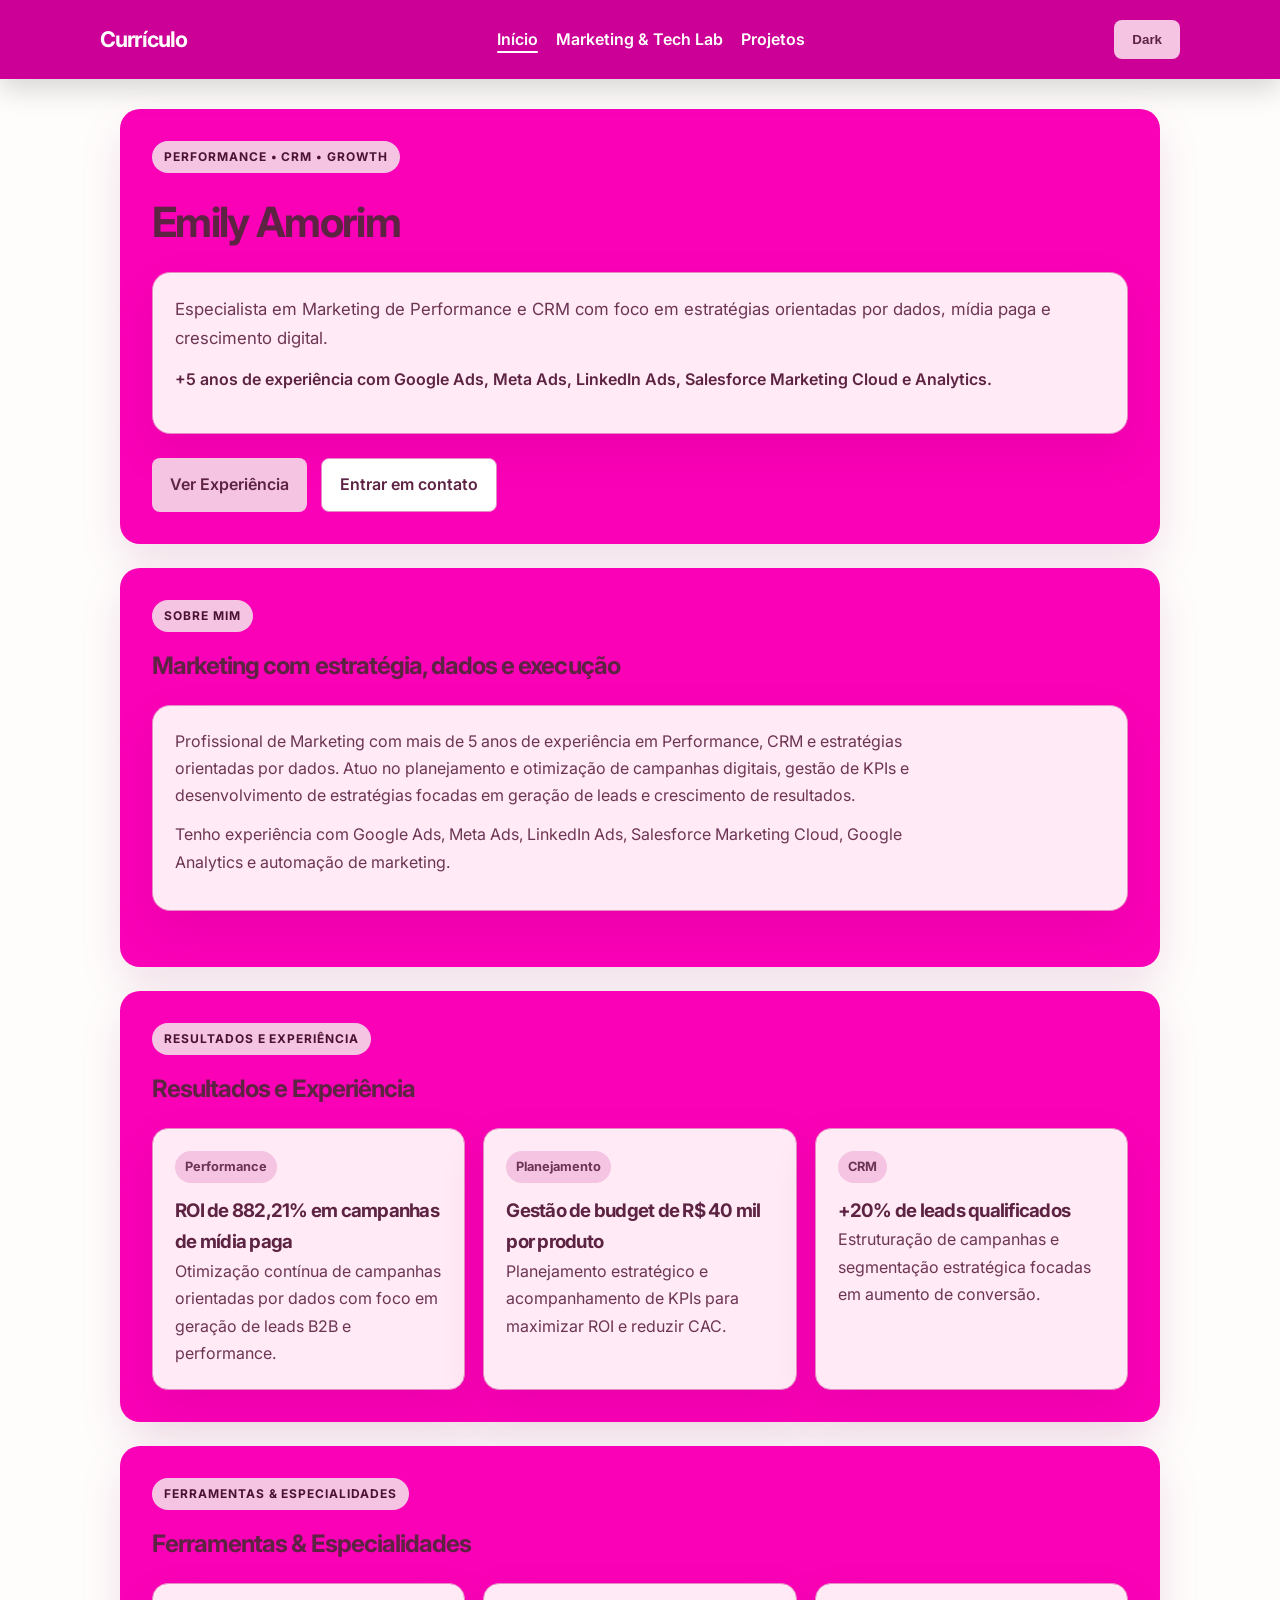
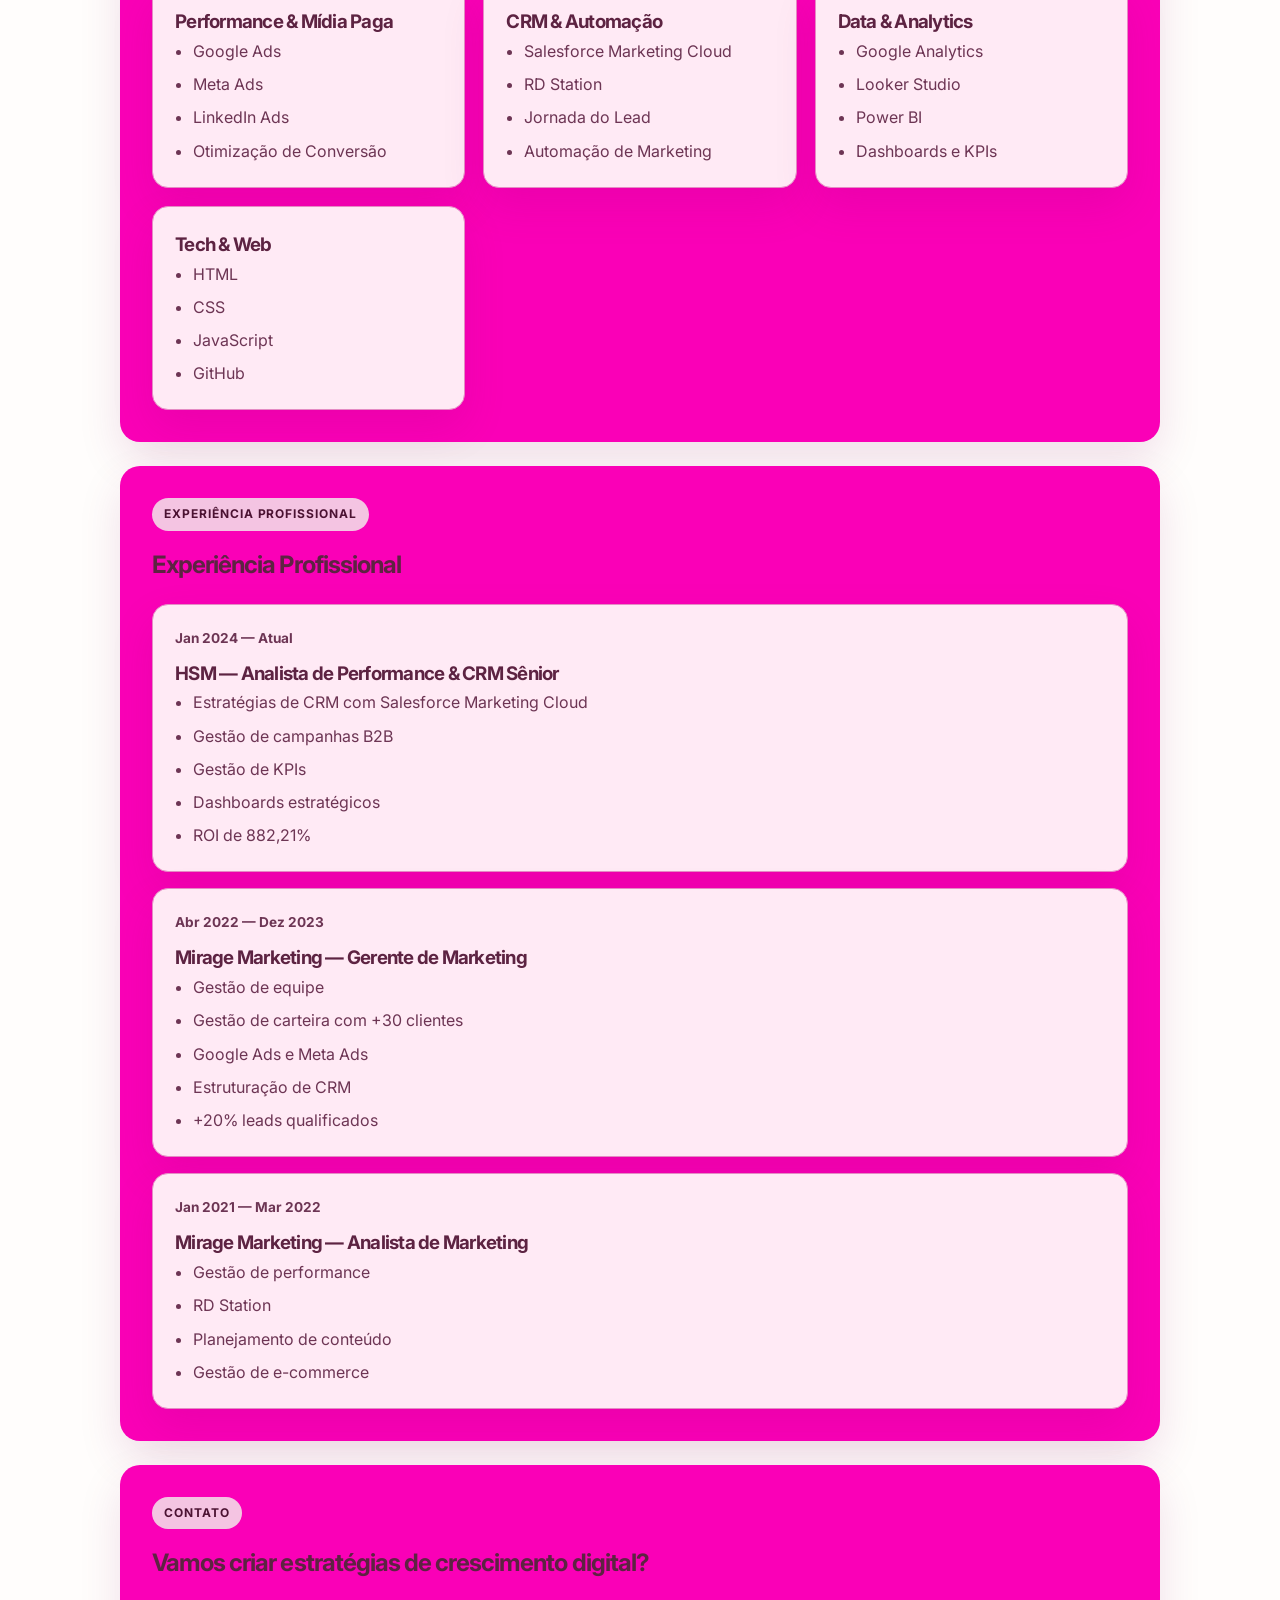
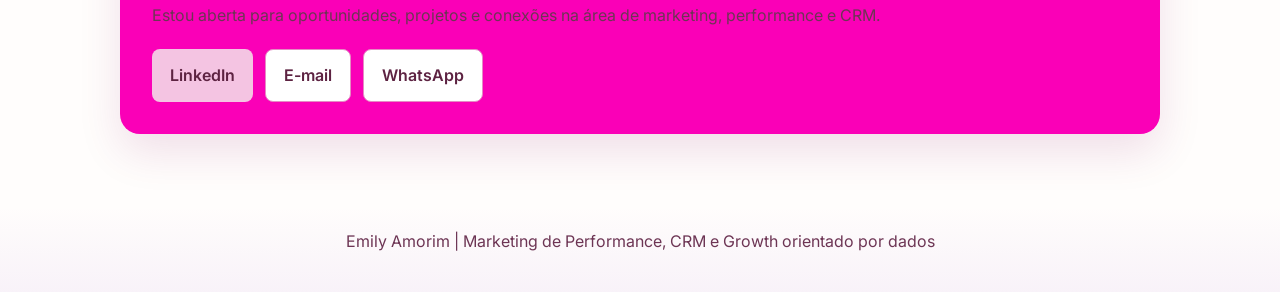
==== commit ea1a6f81: "Atualização do portfolio" ====
--- a/index.html
+++ b/index.html
@@ -12,9 +12,9 @@
 <body>
     <header>
         <nav>
-            <h1>Emily Amorim</h1>
+            <h1>Currículo</h1>
             <ul>
-                <li><a href="index.html">Início</a></li>
+                <li><a href="index.html" class="ativo">Início</a></li>
                 <li><a href="aprendizados.html">Marketing & Tech Lab</a></li>
                 <li><a href="projetos.html">Projetos</a></li>
             </ul>
@@ -23,55 +23,47 @@
     </header>
 
     <main>
-        <section class="banner hero-card">
+        <section class="banner hero-card section-pink">
             <div class="hero-copy">
                 <p class="eyebrow">Performance • CRM • Growth</p>
                 <h2>Emily Amorim</h2>
-                <p class="hero-text">
-                    Especialista em Marketing de Performance e CRM
-                    com foco em estratégias orientadas por dados,
-                    mídia paga e crescimento digital.
-                </p>
-                <p class="hero-highlight">
-                    +5 anos de experiência com Google Ads, Meta Ads,
-                    LinkedIn Ads, Salesforce Marketing Cloud e Analytics.
-                </p>
+                <div class="highlight-card">
+                    <p class="hero-text">
+                        Especialista em Marketing de Performance e CRM
+                        com foco em estratégias orientadas por dados,
+                        mídia paga e crescimento digital.
+                    </p>
+                    <p class="hero-highlight">
+                        +5 anos de experiência com Google Ads, Meta Ads,
+                        LinkedIn Ads, Salesforce Marketing Cloud e Analytics.
+                    </p>
+                </div>
                 <div class="hero-actions">
                     <a href="#experiencia" class="btn btn-primary">Ver Experiência</a>
                     <a href="#contato" class="btn btn-secondary">Entrar em contato</a>
                 </div>
             </div>
-            <div class="hero-panel">
-                <div class="hero-metric">
-                    <span>ROI</span>
-                    <strong>882,21%</strong>
-                    <p>Resultados otimizados em campanhas orientadas por dados</p>
-                </div>
-                <div class="hero-metric">
-                    <span>Budget</span>
-                    <strong>R$ 40 mil</strong>
-                    <p>Gestão estratégica por produto com foco em CAC e performance</p>
-                </div>
-            </div>
-        </section>
-
-        <section id="sobre">
+        </section>
+
+        <section id="sobre" class="section-pink">
             <div class="section-heading">
                 <p class="eyebrow">Sobre mim</p>
                 <h2>Marketing com estratégia, dados e execução</h2>
             </div>
-            <p class="section-copy">
-                Profissional de Marketing com mais de 5 anos de experiência
-                em Performance, CRM e estratégias orientadas por dados.
-                Atuo no planejamento e otimização de campanhas digitais,
-                gestão de KPIs e desenvolvimento de estratégias focadas
-                em geração de leads e crescimento de resultados.
-            </p>
-            <p class="section-copy">
-                Tenho experiência com Google Ads, Meta Ads,
-                LinkedIn Ads, Salesforce Marketing Cloud,
-                Google Analytics e automação de marketing.
-            </p>
+            <div class="highlight-card">
+                <p class="section-copy">
+                    Profissional de Marketing com mais de 5 anos de experiência
+                    em Performance, CRM e estratégias orientadas por dados.
+                    Atuo no planejamento e otimização de campanhas digitais,
+                    gestão de KPIs e desenvolvimento de estratégias focadas
+                    em geração de leads e crescimento de resultados.
+                </p>
+                <p class="section-copy">
+                    Tenho experiência com Google Ads, Meta Ads,
+                    LinkedIn Ads, Salesforce Marketing Cloud,
+                    Google Analytics e automação de marketing.
+                </p>
+            </div>
         </section>
 
         <section id="resultados">
--- a/style.css
+++ b/style.css
@@ -1,31 +1,40 @@
-﻿/* Página de aprendizados: fundo claro, padding extra */
+﻿@import url('https://fonts.googleapis.com/css2?family=Inter:wght@400;500;600;700&display=swap');
+
+/* Página de aprendizados: alinhada ao padrão visual da home */
 .pagina-aprendizados {
-    background: var(--bg-principal);
-    box-shadow: none;
-    padding: 0;
-    margin-bottom: 0;
+    background-color: var(--destaque);
+    box-shadow: var(--shadow-suave);
+    padding: 32px;
+    margin-bottom: 24px;
 }
 
 .cabecalho-aprendizados {
     background: var(--bg-cards);
+    border: 1px solid var(--bordas);
     border-radius: 18px;
     padding: 28px 24px 18px 24px;
     margin-bottom: 24px;
     box-shadow: var(--shadow-suave);
-}
-@import url('https://fonts.googleapis.com/css2?family=Inter:wght@400;500;600;700&display=swap');
+    display: grid;
+    gap: 12px;
+}
+
+.cabecalho-aprendizados .section-copy {
+    margin-bottom: 0;
+    max-width: 760px;
+}
 
 :root{
     --bg-principal: #FFFDFC;
     --bg-secundario: #F8F5F7;
     --bg-cards: #FFEAF5;
 
-    --texto-principal: #4B1232;
-    --texto-secundario: #5F2148;
+    --texto-principal: #5D2342;
+    --texto-secundario: #6D3554;
 
     --botao: #F4C4E2;
     --botao-hover: #EAA7D4;
-    --botao-texto: #4B1232;
+    --botao-texto: #5D2342;
 
     --bordas: #E58BC4;
     --destaque: #FA00B7;
@@ -113,14 +122,36 @@
 
 nav ul{ list-style: none; display: flex; gap: 18px; flex-wrap: wrap; }
 
+nav li{
+    position: relative;
+}
+
 nav a{
+    position: relative;
     color: var(--header-texto);
     text-decoration: none;
     font-weight: 600;
+    padding-bottom: 4px;
     transition: opacity 0.2s ease, transform 0.2s ease;
 }
 
+nav a::before{
+    content: "";
+    position: absolute;
+    inset: auto auto 0 0;
+    width: 0;
+    height: 2px;
+    background: var(--header-texto);
+    border-radius: 999px;
+    transition: width 0.25s ease;
+}
+
 nav a:hover{ opacity: 0.88; transform: translateY(-1px); }
+
+nav a:hover::before,
+nav a.ativo::before{
+    width: 100%;
+}
 
 main{ max-width: 1080px; margin: 0 auto; padding: 30px 20px 48px; }
 
@@ -134,14 +165,32 @@
 
 .hero-card{
     display: grid;
-    grid-template-columns: 1.4fr 1fr;
+    grid-template-columns: 1fr;
     gap: 24px;
     align-items: center;
     background-color: var(--destaque);
 }
 
-.eyebrow{
-    display: inline-block;
+.section-pink{
+    background-color: var(--destaque);
+}
+
+.highlight-card{
+    background-color: var(--bg-cards);
+    border: 1px solid var(--bordas);
+    border-radius: 18px;
+    padding: 22px;
+    box-shadow: var(--shadow-suave);
+    margin-bottom: 24px;
+}
+
+.eyebrow,
+.etiqueta-pagina{
+    display: inline-flex;
+    align-items: center;
+    justify-content: center;
+    width: fit-content;
+    max-width: 100%;
     text-transform: uppercase;
     letter-spacing: 0.08em;
     font-size: 0.75rem;
@@ -258,7 +307,7 @@
 }
 
 .form-aprendizado{
-    background: var(--form-bg);
+    background: var(--bg-cards);
     border: 1px solid var(--bordas);
     border-radius: 16px;
     box-shadow: var(--shadow-suave);
@@ -267,6 +316,33 @@
 }
 
 .cabecalho-form h3{ font-size: 1.2rem; }
+.cabecalho-form {
+    display: flex;
+    flex-direction: column;
+    gap: 12px;
+    margin-bottom: 20px;
+}
+.botao-novo-registro {
+    display: inline-flex;
+    align-items: center;
+    justify-content: center;
+    width: fit-content;
+    max-width: 100%;
+    margin-top: 8px;
+    border-radius: 8px;
+    padding: 8px 18px;
+    font-size: 1rem;
+    font-weight: 600;
+    background: var(--botao);
+    color: var(--botao-texto);
+    border: none;
+    transition: background 0.18s, transform 0.18s;
+    box-shadow: none;
+}
+.botao-novo-registro:hover {
+    background: var(--botao-hover);
+    transform: translateY(-1px);
+}
 
 .campo-form input,
 .campo-form select,
@@ -279,6 +355,7 @@
     color: var(--texto-principal);
     font: inherit;
     transition: transform 0.18s ease, box-shadow 0.18s ease, border-color 0.18s ease;
+    margin-top: 32px;
 }
 
 .campo-form input:hover,
@@ -299,43 +376,9 @@
     margin-bottom: 24px;
 }
 
-.cards-aprendizados .aprendizado {
-    background-color: var(--bg-cards);
-    border: 1px solid var(--bordas);
-    border-radius: 16px;
-    padding: 22px;
-    box-shadow: var(--shadow-suave);
-    transition: transform 0.22s ease, box-shadow 0.22s ease;
-}
-.cards-aprendizados .aprendizado:hover {
-    transform: translateY(-4px);
-    box-shadow: var(--shadow-forte);
-}
-.cards-aprendizados .card-tag {
-    display: inline-flex;
-    background: var(--tag-bg);
-    color: var(--tag-texto);
-    border-radius: 999px;
-    padding: 5px 10px;
-    font-size: 0.8rem;
-    font-weight: 700;
-    margin-bottom: 12px;
-}
-.cards-aprendizados p {
-    color: var(--texto-secundario);
-}
-}
-.aprendizado{
-    background: var(--bg-cards);
-    border: 1px solid var(--bordas);
-    border-radius: 16px;
-    box-shadow: var(--shadow-suave);
-    padding: 20px 18px 18px 18px;
-}
-
 .oculto{ display: none; }
 
-#contadorAprendizados{ font-weight: 700; margin-bottom: 16px; }
+#contadorAprendizados{ font-weight: 700; margin-bottom: 18px; color: var(--texto-principal); }
 
 .barra-aprendizados{
     display: flex;
@@ -353,8 +396,8 @@
     gap: 8px;
 }
 .filtros button {
-    border-radius: 999px;
-    padding: 7px 16px;
+    border-radius: 8px;
+    padding: 12px 18px;
     font-size: 1rem;
     font-weight: 600;
     background: var(--botao);
@@ -367,19 +410,65 @@
     background: var(--botao-hover);
     transform: translateY(-1px);
 }
-}
 
 @media (max-width: 820px){
     .hero-card{ grid-template-columns: 1fr; }
     section{ padding: 24px; }
     nav{ justify-content: center; }
+    .pagina-aprendizados{ padding: 24px; }
+    .cabecalho-aprendizados{ padding: 24px 20px 16px; }
+    .form-aprendizado{ padding: 22px 18px 16px; }
+    .barra-aprendizados{ align-items: stretch; }
 }
 
 @media (max-width: 700px){
     main{ padding: 22px 14px 40px; }
+    nav{
+        flex-direction: column;
+        align-items: flex-start;
+        gap: 12px;
+    }
+    nav ul{
+        flex-direction: column;
+        align-items: flex-start;
+        gap: 10px;
+    }
     .contact-actions,
     .hero-actions{ flex-direction: column; }
     .btn,
     .contact-actions .btn,
     .hero-actions .btn{ width: 100%; }
+    .pagina-aprendizados{ padding: 20px; }
+    .cabecalho-aprendizados{ padding: 20px 16px 14px; }
+    .form-aprendizado{ padding: 20px 16px 14px; }
+    .barra-aprendizados{ flex-direction: column; align-items: stretch; }
+    .filtros{ width: 100%; }
+    .filtros button,
+    #botaoAprendizados,
+    .acoes-form button{
+        width: 100%;
+    }
+    .botao-novo-registro,
+    #botaoNovoRegistro{
+        width: fit-content;
+        max-width: 100%;
+    }
+}
+
+@media (max-width: 520px){
+    .card-grid{ grid-template-columns: 1fr; }
+    .filtros{ flex-direction: column; }
+    .filtros button{
+        justify-content: center;
+    }
+    .campo-form input,
+    .campo-form select,
+    .campo-form textarea{
+        font-size: 16px;
+    }
+    .cabecalho-aprendizados h2,
+    .section-heading h2,
+    .hero-copy h2{
+        font-size: 1.5rem;
+    }
 }
